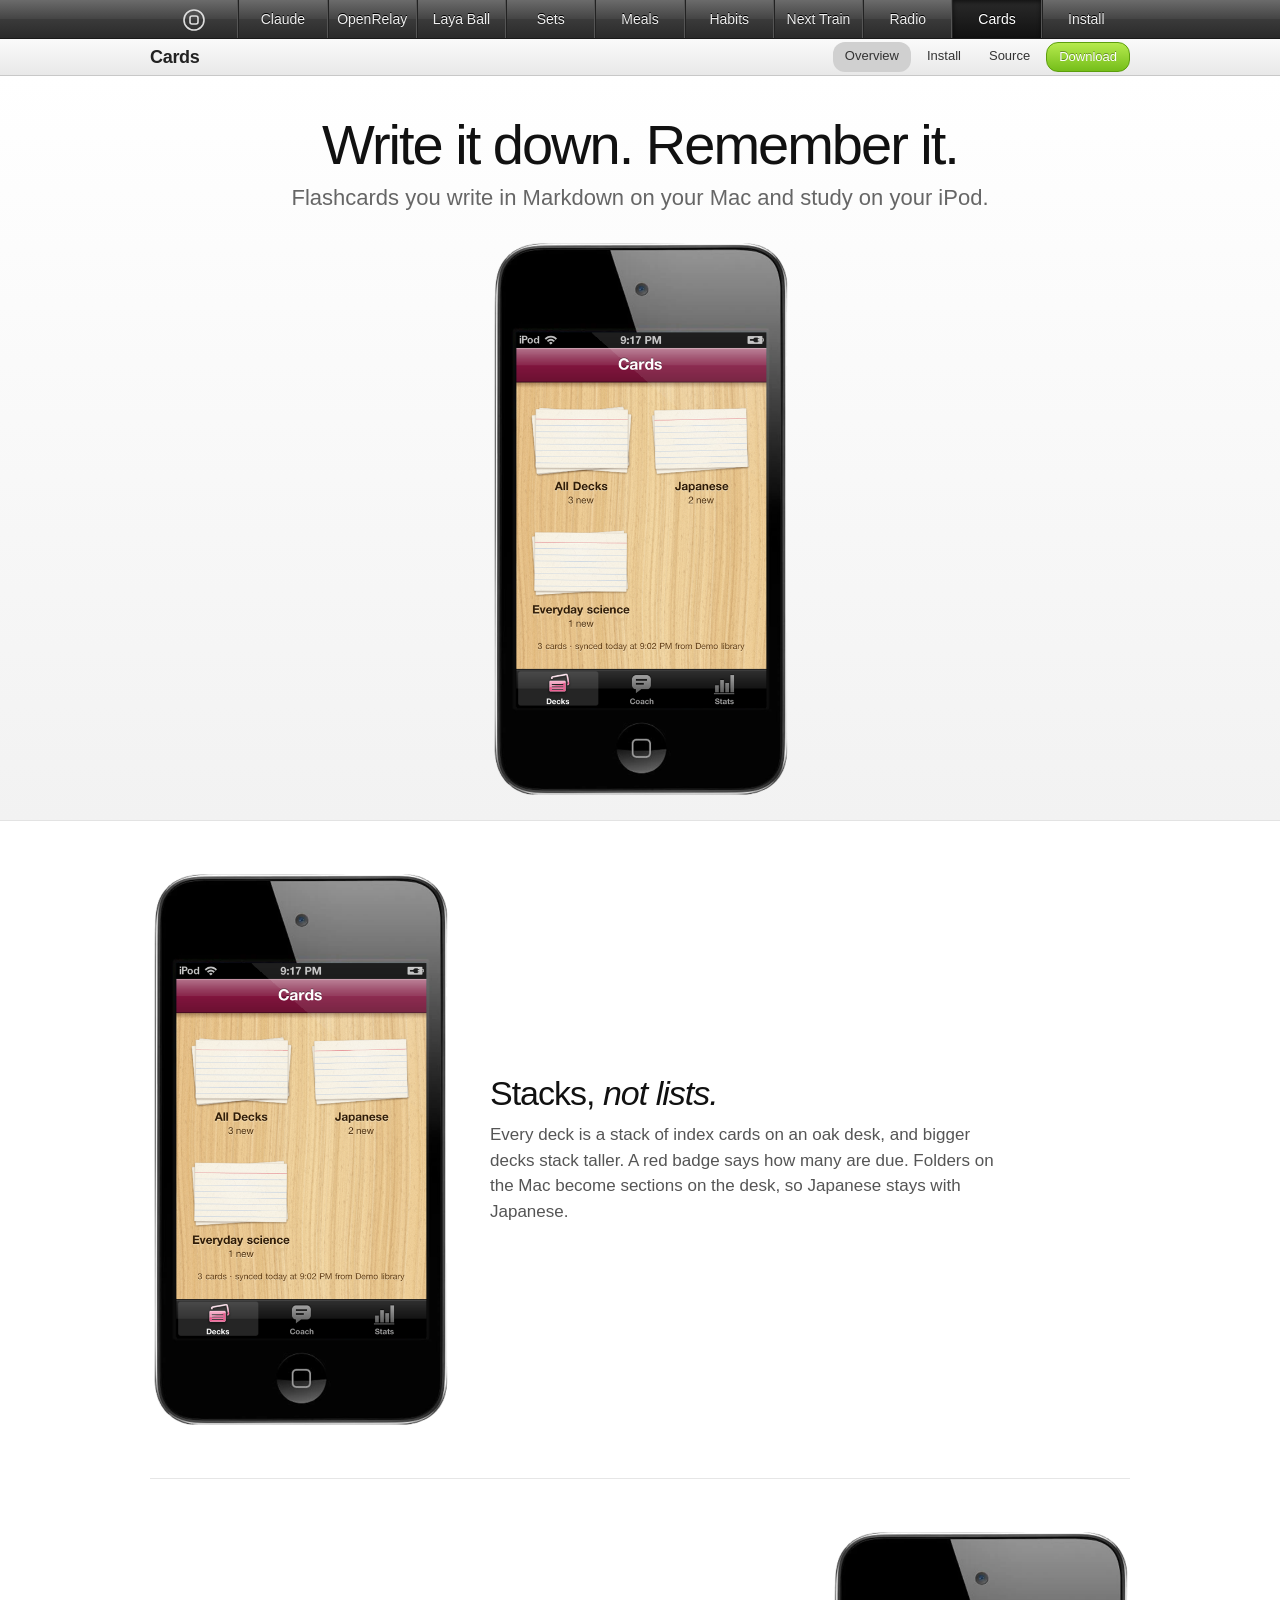
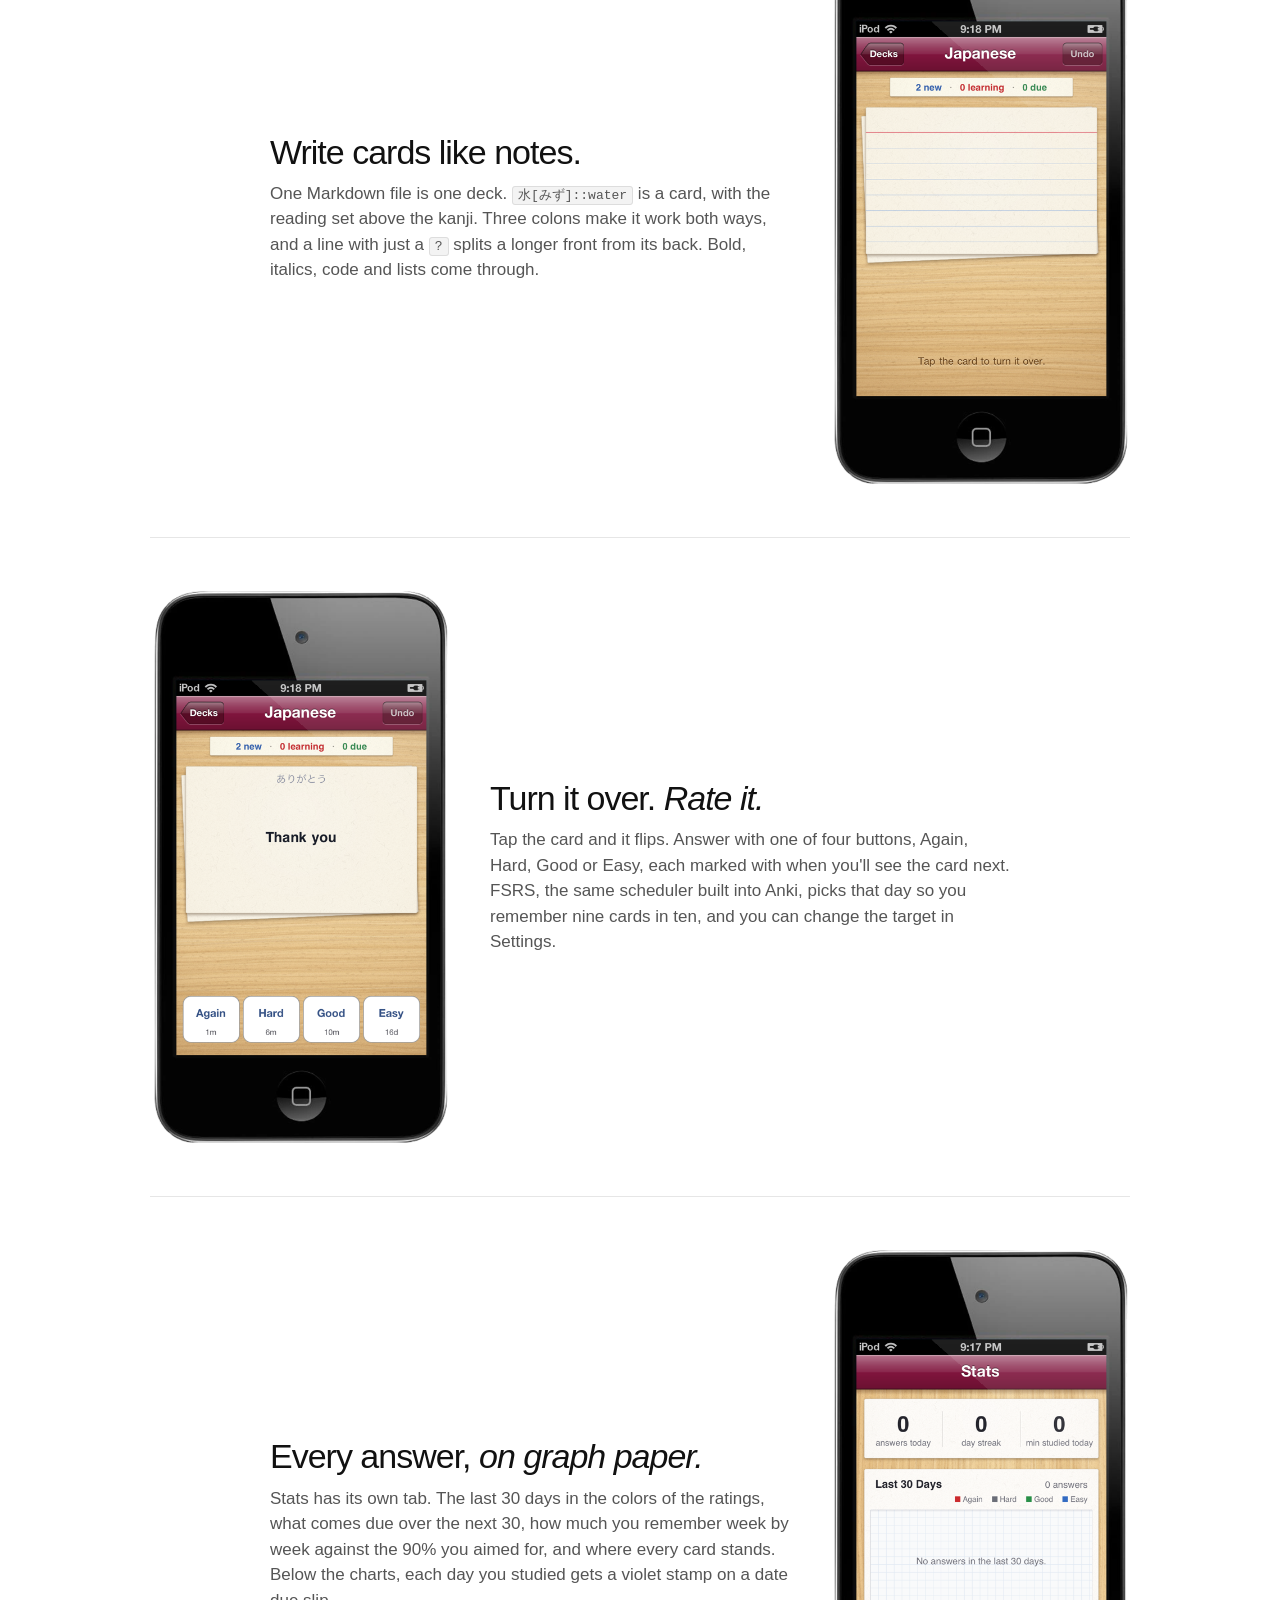
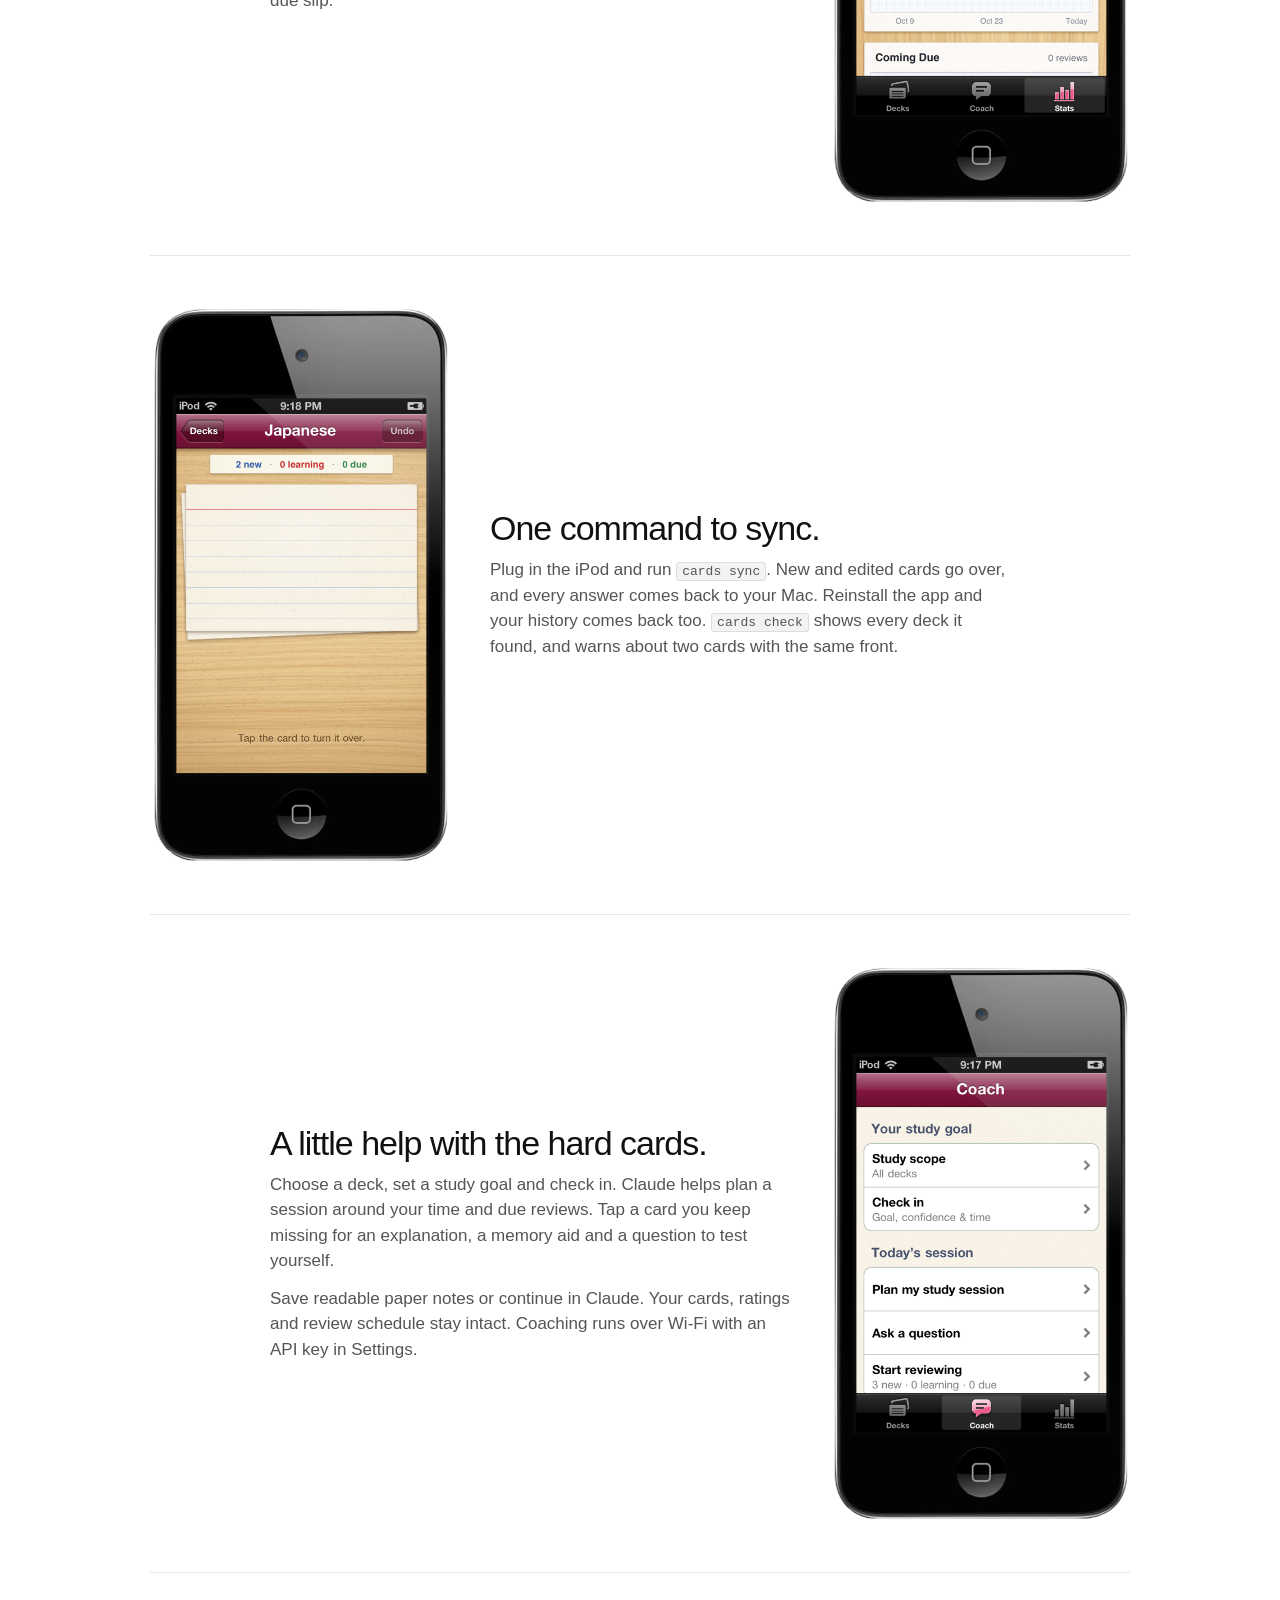
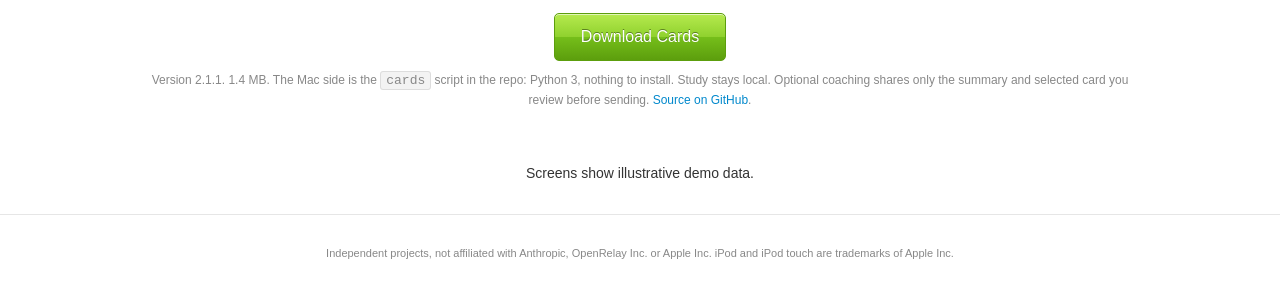
==== site/cards.html @ c09adef5 "Refresh native app screenshots and release downloads" ====
<!DOCTYPE html>
<html lang="en"><head><meta charset="utf-8"><title>Cards for iPod touch</title><meta name="viewport" content="width=device-width, initial-scale=1">
<meta name="description" content="Flashcards you write in Markdown on your Mac and study on your iPod. Index cards on an oak desk, a flip to check, native buttons to answer.">
<meta property="og:type" content="website"><meta property="og:title" content="Cards for iPod touch"><meta property="og:description" content="Flashcards you write in Markdown on your Mac and study on your iPod. Index cards on an oak desk, a flip to check, native buttons to answer.">
<meta property="og:image" content="https://mannan.dev/ipod/img/og.jpg"><meta property="og:image:width" content="1200"><meta property="og:image:height" content="630">
<meta name="twitter:card" content="summary_large_image"><meta name="twitter:title" content="Cards for iPod touch"><meta name="twitter:description" content="Flashcards you write in Markdown on your Mac and study on your iPod. Index cards on an oak desk, a flip to check, native buttons to answer."><meta name="twitter:image" content="https://mannan.dev/ipod/img/og.jpg">
<link rel="icon" href="img/icon.png"><link rel="stylesheet" href="style.css?v=original-ipod-png-1"></head><body>
<div id="gn"><input type="checkbox" id="menu"><label class="burger" for="menu" aria-label="Menu">&#9776;</label><ul>
<li><a href="index.html" class="home" title="iPod touch 4"><svg width="22" height="22" viewBox="0 0 22 22" aria-label="iPod touch 4"><circle cx="11" cy="11" r="10" fill="none" stroke="#ddd" stroke-width="1.6"/><rect x="7" y="7" width="8" height="8" rx="2" fill="none" stroke="#ddd" stroke-width="1.6"/></svg></a></li>
<li><a href="claude.html">Claude</a></li>
<li><a href="openrelay.html">OpenRelay</a></li>
<li><a href="layaball.html">Laya Ball</a></li>
<li><a href="sets.html">Sets</a></li>
<li><a href="meals.html">Meals</a></li>
<li><a href="habits.html">Habits</a></li>
<li><a href="nexttrain.html">Next Train</a></li>
<li><a href="radio.html">Radio</a></li>
<li class="on"><a href="cards.html">Cards</a></li>
<li><a href="install.html">Install</a></li>
</ul></div>
<div id="sub"><div class="wrap"><span class="name">Cards</span><nav><a class="on" href="cards.html">Overview</a><a href="install.html">Install</a><a href="https://github.com/mannanshukla/cards-ios4">Source</a><a class="buy" href="https://github.com/mannanshukla/ipod/releases/download/native-paper-2026-11-07/Cards-2.1.1.ipa">Download</a></nav></div></div>
<div class="hero"><div class="wrap">
  <h1>Write it down. Remember it.</h1>
  <h2>Flashcards you write in Markdown on your Mac and study on your iPod.</h2>
  <img src="img/cardsdecks-native-device.png" width="300" alt="Cards">
</div></div>
<div class="wrap">
  <div class="feature"><div class="pic"><img src="img/cardsdecks-native-device.png" alt="Decks as stacks of index cards"></div><div class="txt"><h3>Stacks, <em>not lists.</em></h3><p>Every deck is a stack of index cards on an oak desk, and bigger decks stack taller. A red badge says how many are due. Folders on the Mac become sections on the desk, so Japanese stays with Japanese.</p></div></div>
  <div class="feature flip"><div class="pic"><img src="img/cardsfront-native-device.png" alt="A Japanese flashcard"></div><div class="txt"><h3>Write cards like notes.</h3><p>One Markdown file is one deck. <code>水[みず]::water</code> is a card, with the reading set above the kanji. Three colons make it work both ways, and a line with just a <code>?</code> splits a longer front from its back. Bold, italics, code and lists come through.</p></div></div>
  <div class="feature"><div class="pic"><img src="img/cardsstamp-native-device.png" alt="The answer and four native rating buttons"></div><div class="txt"><h3>Turn it over. <em>Rate it.</em></h3><p>Tap the card and it flips. Answer with one of four buttons, Again, Hard, Good or Easy, each marked with when you'll see the card next. FSRS, the same scheduler built into Anki, picks that day so you remember nine cards in ten, and you can change the target in Settings.</p></div></div>
  <div class="feature flip"><div class="pic"><img src="img/cardsstats-native-device.png" alt="The Stats tab"></div><div class="txt"><h3>Every answer, <em>on graph paper.</em></h3><p>Stats has its own tab. The last 30 days in the colors of the ratings, what comes due over the next 30, how much you remember week by week against the 90% you aimed for, and where every card stands. Below the charts, each day you studied gets a violet stamp on a date due slip.</p></div></div>
  <div class="feature"><div class="pic"><img src="img/cardsfront-native-device.png" alt="A card front"></div><div class="txt"><h3>One command to sync.</h3><p>Plug in the iPod and run <code>cards sync</code>. New and edited cards go over, and every answer comes back to your Mac. Reinstall the app and your history comes back too. <code>cards check</code> shows every deck it found, and warns about two cards with the same front.</p></div></div>
  <div class="feature flip"><div class="pic"><img src="img/cards-coach-native-device.png" alt="Cards study coach"></div><div class="txt"><h3>A little help with the hard cards.</h3><p>Choose a deck, set a study goal and check in. Claude helps plan a session around your time and due reviews. Tap a card you keep missing for an explanation, a memory aid and a question to test yourself.</p><p>Save readable paper notes or continue in Claude. Your cards, ratings and review schedule stay intact. Coaching runs over Wi-Fi with an API key in Settings.</p></div></div>
  <div class="buy"><a class="btn" href="https://github.com/mannanshukla/ipod/releases/download/native-paper-2026-11-07/Cards-2.1.1.ipa">Download Cards</a><small>Version 2.1.1. 1.4 MB. The Mac side is the <code>cards</code> script in the repo: Python 3, nothing to install. Study stays local. Optional coaching shares only the summary and selected card you review before sending. <a href="https://github.com/mannanshukla/cards-ios4">Source on GitHub</a>.</small></div>
</div>
<p class="example-note" style="text-align:center">Screens show illustrative demo data.</p>
<footer>Independent projects, not affiliated with Anthropic, OpenRelay Inc. or Apple Inc. iPod and iPod touch are trademarks of Apple Inc.</footer><script src="carousel.js"></script></body></html>
---- site/style.css ----
/* apple.com, 2010: Myriad, light gray, one idea per section */
html,body{margin:0;padding:0}
body{font-family:"Myriad Pro","Myriad Set Pro","Lucida Grande","Helvetica Neue",Helvetica,Arial,sans-serif;color:#333;font-size:14px;line-height:1.5;background:#fff}
a{color:#08c;text-decoration:none}a:hover{text-decoration:underline}
.wrap{width:980px;max-width:94%;margin:0 auto}
/* global nav: the gray glossy bar */
#gn{height:38px;background:linear-gradient(#6b6b6b,#444 50%,#3a3a3a 51%,#2a2a2a);border-bottom:1px solid #1a1a1a;box-shadow:0 1px 2px rgba(0,0,0,.4)}
#gn ul{list-style:none;margin:0 auto;padding:0;display:flex;width:980px;max-width:94%}
#gn .burger,#gn #menu{display:none}
#gn li{flex:1;text-align:center;border-left:1px solid #222;border-right:1px solid #555}
#gn li:first-child{border-left:0}#gn li:last-child{border-right:0}
#gn a{display:block;line-height:38px;color:#eee;font-size:14px;text-shadow:0 -1px 0 #000}
#gn a.home svg{vertical-align:middle;display:inline-block}
#gn a:hover{text-decoration:none;background:linear-gradient(#333,#111)}
#gn li.on a{background:linear-gradient(#2a2a2a,#111);color:#fff;box-shadow:inset 0 2px 4px rgba(0,0,0,.6)}
/* product subnav: rounded light tabs */
#sub{background:linear-gradient(#fafafa,#e8e8e8);border-bottom:1px solid #c8c8c8;height:36px}
#sub .wrap{display:flex;align-items:center;height:36px}
#sub .name{font-size:18px;color:#222;font-weight:bold;letter-spacing:-.3px}
#sub nav{margin-left:auto;display:flex;gap:4px}
#sub nav a{color:#333;font-size:13px;padding:4px 12px;border-radius:12px}
#sub nav a.on,#sub nav a:hover{background:#d0d0d0;text-decoration:none}
#sub nav a.buy{background:linear-gradient(#b6ea4e,#75be1a);color:#fff;text-shadow:0 -1px 0 rgba(0,0,0,.35);border:1px solid #5c9e0d}
/* hero */
.hero{text-align:center;padding:40px 0 20px;background:linear-gradient(#fff,#f2f2f2);border-bottom:1px solid #e3e3e3}
.hero h1{font-size:56px;font-weight:normal;letter-spacing:-2px;color:#111;margin:0 0 6px;line-height:1.05}
.hero h2{font-size:22px;font-weight:normal;color:#666;margin:0 0 24px}
.hero img{max-width:100%;height:auto;display:block;margin:0 auto}
/* feature rows */
.feature{display:flex;align-items:center;gap:40px;padding:48px 0;border-bottom:1px solid #e6e6e6}
.feature.flip{flex-direction:row-reverse}
.feature .pic{flex:none;width:300px}
.feature .pic img{width:300px;display:block}
.feature .txt h3{font-size:34px;font-weight:normal;letter-spacing:-1px;color:#111;margin:0 0 10px;line-height:1.1}
.feature .txt p{font-size:17px;color:#555;margin:0;max-width:520px}
.feature .txt p+p{margin-top:12px}
/* overview cards (home) */
.trio{display:flex;flex-wrap:wrap;justify-content:center;gap:16px;padding:36px 0 20px}
.trio a.card{flex:0 1 calc(33.333% - 11px);box-sizing:border-box;text-align:center;color:#333;padding:20px 10px 24px;border-radius:10px;border:1px solid #e3e3e3;background:linear-gradient(#fff,#f3f3f3)}
.trio a.card:hover{text-decoration:none;border-color:#bbb}
.trio img{width:140px;display:block;margin:0 auto 14px}
.trio h3{font-size:21px;font-weight:normal;letter-spacing:-.8px;color:#111;margin:0 0 4px}
.trio p{font-size:14px;color:#666;margin:0 0 10px}
.trio .more{color:#08c;font-size:14px}
/* buy box */
.buy{text-align:center;padding:40px 0}
.btn{display:inline-block;padding:11px 26px;font-size:16px;color:#fff;text-shadow:0 -1px 0 rgba(0,0,0,.4);border:1px solid #5c9e0d;border-radius:5px;background:linear-gradient(#b6ea4e,#8fd12e 50%,#75be1a 51%,#5c9e0d);box-shadow:inset 0 1px 0 rgba(255,255,255,.6)}
.btn:hover{text-decoration:none;background:linear-gradient(#c3f064,#9cdb3a 50%,#80c923 51%,#66aa12)}
.buy small{display:block;color:#888;font-size:12px;margin-top:10px}
/* install page */
ol.steps{margin:20px 0;padding:0 0 0 22px;font-size:16px;color:#444}
ol.steps li{margin:0 0 14px}
code{font-family:Menlo,Monaco,monospace;font-size:13px;background:#f3f3f3;border:1px solid #ddd;border-radius:3px;padding:1px 5px}
footer{text-align:center;color:#888;font-size:11px;padding:30px 0 40px;border-top:1px solid #e6e6e6;margin-top:30px}
@media (max-width:760px){.hero h1{font-size:36px;letter-spacing:-1px}.hero h2{font-size:17px}.feature,.feature.flip{flex-direction:column;text-align:center;padding:32px 0}.feature .pic,.feature .pic img{width:220px}.feature .txt h3{font-size:26px}.trio{flex-direction:column}.trio a.card{flex:1 1 auto}#gn a{font-size:12px}#sub .name{font-size:15px}#sub nav a{padding:4px 8px;font-size:12px}}

.ct .hero{background:linear-gradient(#fff,#f7f7f7)}.ct .hero h1{color:#C8102E}.ct #sub .buy,.ct .btn{background:#C8102E;border-color:#8e0b20}.ct .line{display:block;width:100%;max-width:1180px;margin:0 auto 10px;border:1px solid #e3e3e3;border-radius:10px;background:#fff}.ct .feature .txt h3 em{color:#C8102E;font-style:normal}.ct .board{display:inline-block;background:#111;color:#FFB000;font-family:"Courier New",Courier,monospace;font-weight:bold;font-size:15px;letter-spacing:1px;padding:8px 14px;border-radius:6px;margin:0 0 14px}

@media (max-width:760px){
#gn{height:auto;min-height:38px;position:relative}
#gn ul{display:block;width:100%;max-width:100%}
#gn li{display:none;border:0;text-align:left}
#gn li:first-child{display:block;width:60px}
#gn li:first-child a{padding-left:16px}
#gn a{font-size:15px;padding:0 16px;border-top:1px solid #222}
#gn .burger{display:block;position:absolute;right:12px;top:0;width:44px;height:38px;line-height:38px;text-align:center;color:#eee;font-size:22px;cursor:pointer}
#gn #menu:checked ~ ul li{display:block}
#gn #menu:checked ~ .burger{color:#fff}
#sub{height:auto}#sub .wrap{height:auto;flex-wrap:wrap;padding:6px 0}
#sub .name{width:100%;margin-bottom:4px}#sub nav{margin-left:0}
}
.ct .hero .agencies{margin:0 0 18px}.ct .hero .agencies img{vertical-align:middle;margin:0 14px}.ct .feature .txt p img{display:inline-block;margin:0}
.ct .hero .agencies img,.ct .hero p.agencies img{height:34px;width:auto;max-width:none;display:inline-block;margin:0 14px 10px}
@media (max-width:760px){.ct .hero .agencies img,.ct .hero p.agencies img{height:26px;margin:0 8px 8px}.ct .feature .txt p img{height:32px;width:auto}}
/* feature carousel, the 2010 product-page kind */
.carousel{position:relative;margin:28px 0 36px;border:1px solid #d5d5d5;border-radius:10px;background:linear-gradient(#fff,#f4f4f4);box-shadow:0 1px 3px rgba(0,0,0,.08);overflow:hidden}
.carousel .track{display:flex;width:100%;transition:margin-left .45s ease}
.carousel .slide{flex:0 0 100%;min-width:100%;box-sizing:border-box;padding:0 64px}
.carousel .slide .feature{border-bottom:0;padding:40px 0 56px}
.carousel .arrow{position:absolute;top:50%;margin-top:-22px;width:44px;height:44px;line-height:44px;text-align:center;border-radius:22px;background:linear-gradient(#fdfdfd,#dcdcdc);border:1px solid #b9b9b9;color:#555;text-decoration:none;font-size:14px;box-shadow:0 1px 2px rgba(0,0,0,.15)}
.carousel .arrow:hover{background:linear-gradient(#fff,#e9e9e9);color:#222}
.carousel .prev{left:12px}.carousel .next{right:12px}
.carousel .dots{position:absolute;left:0;right:0;bottom:16px;text-align:center}
.carousel .dots a{display:inline-block;width:9px;height:9px;border-radius:5px;background:#c7c7c7;margin:0 4px;box-shadow:inset 0 1px 1px rgba(0,0,0,.25)}
.carousel .dots a.on{background:#4c4c4c}
@media (max-width:760px){.carousel .slide{padding:0 18px}.carousel .arrow{display:none}}
/* Reuse the original photographic iPod PNG. Screens sit in its existing opening. */
.device-shot{display:block;position:relative;width:300px;max-width:100%;margin:0 auto;background:url(img/cardsdecks-device.png) center/100% 100% no-repeat}
.device-shot:before{content:"";display:block;padding-top:187.265918%}
.device-screen{position:absolute;display:block;left:8.801498%;top:16.8%;width:83.333333%;height:66.7%;overflow:hidden;background:#000}
.device-shot .device-screen img{display:block;position:absolute;left:0;top:0;width:100%;height:100%;max-width:none;margin:0}
/* Reuse the screen region of older 780 × 1280 renders, hiding their drawn bezel. */
.device-shot.rendered-screen .device-screen img{width:121.875%;height:133.333333%;left:-10.9375%;top:-15.625%}
.trio .device-shot{width:140px;margin-bottom:14px}
.feature .txt .example-note{font-size:13px;color:#777}
@media (max-width:760px){.feature .device-shot{width:220px}}
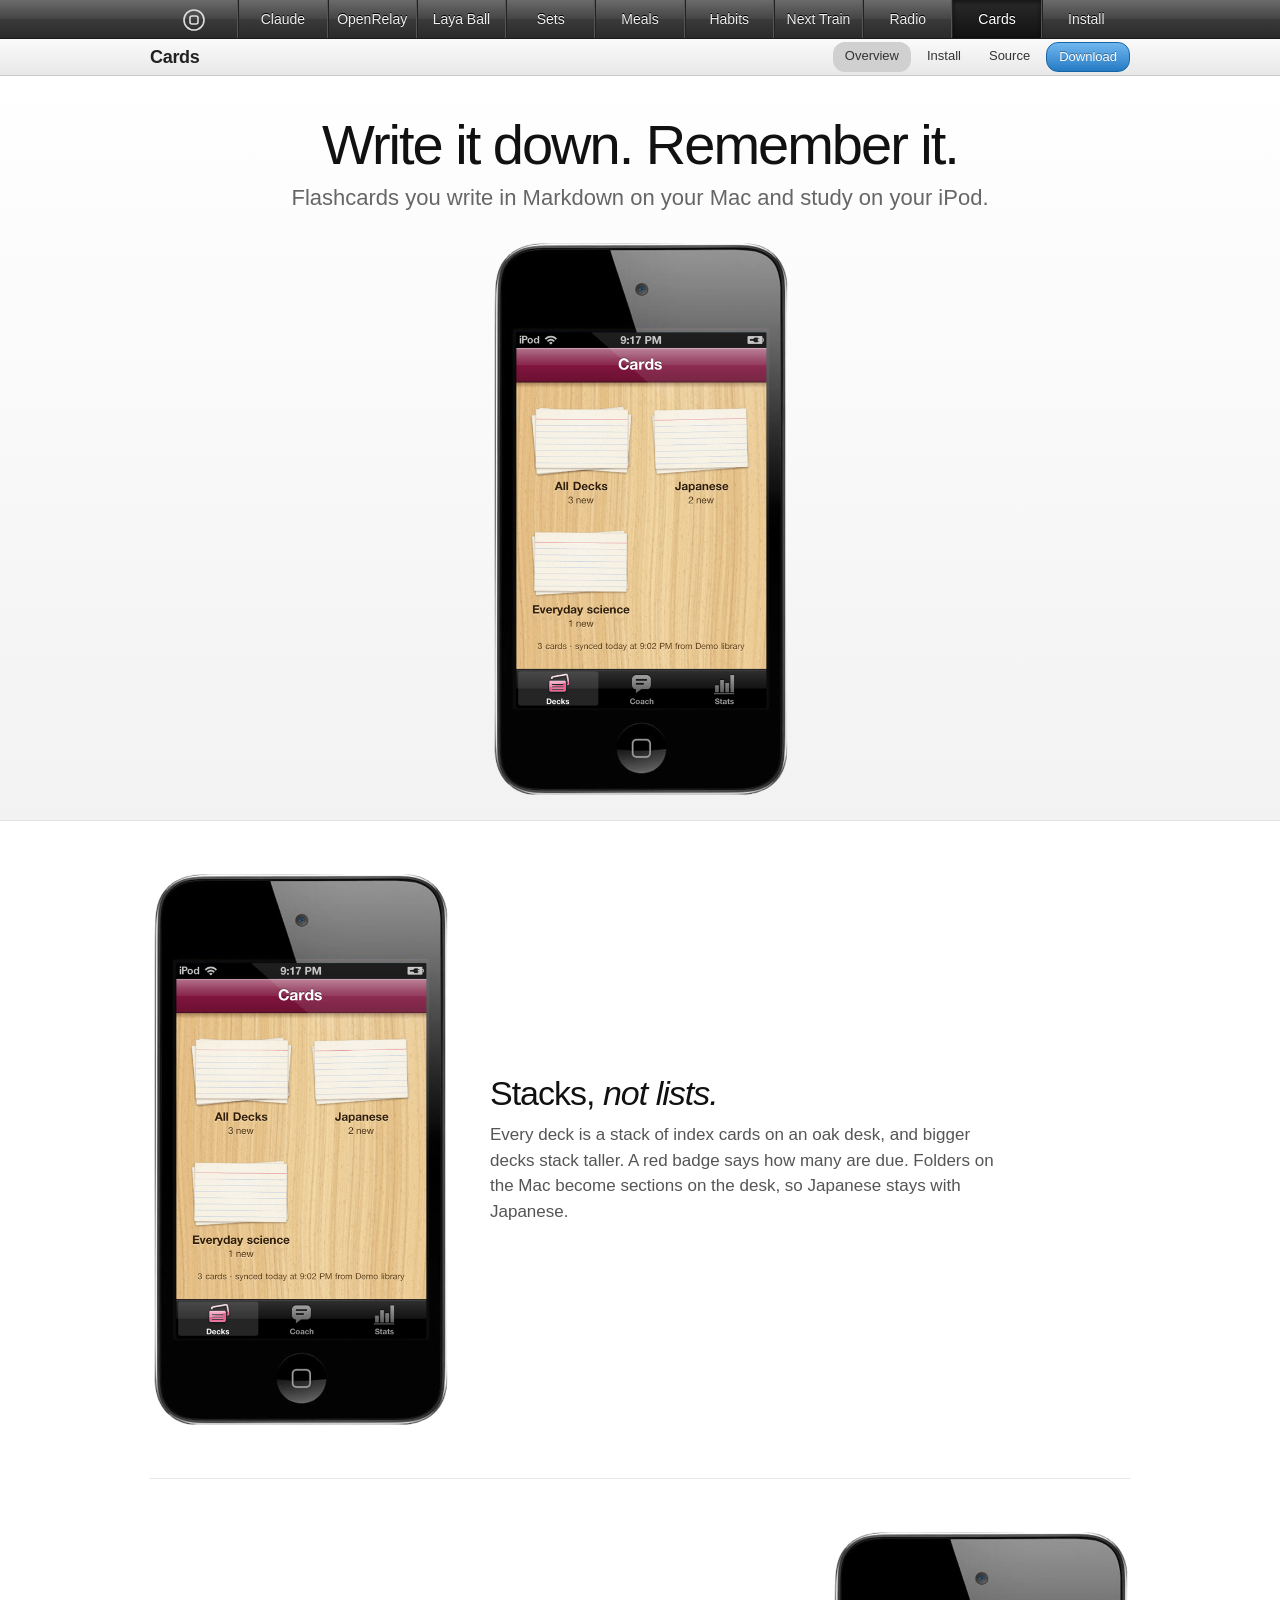
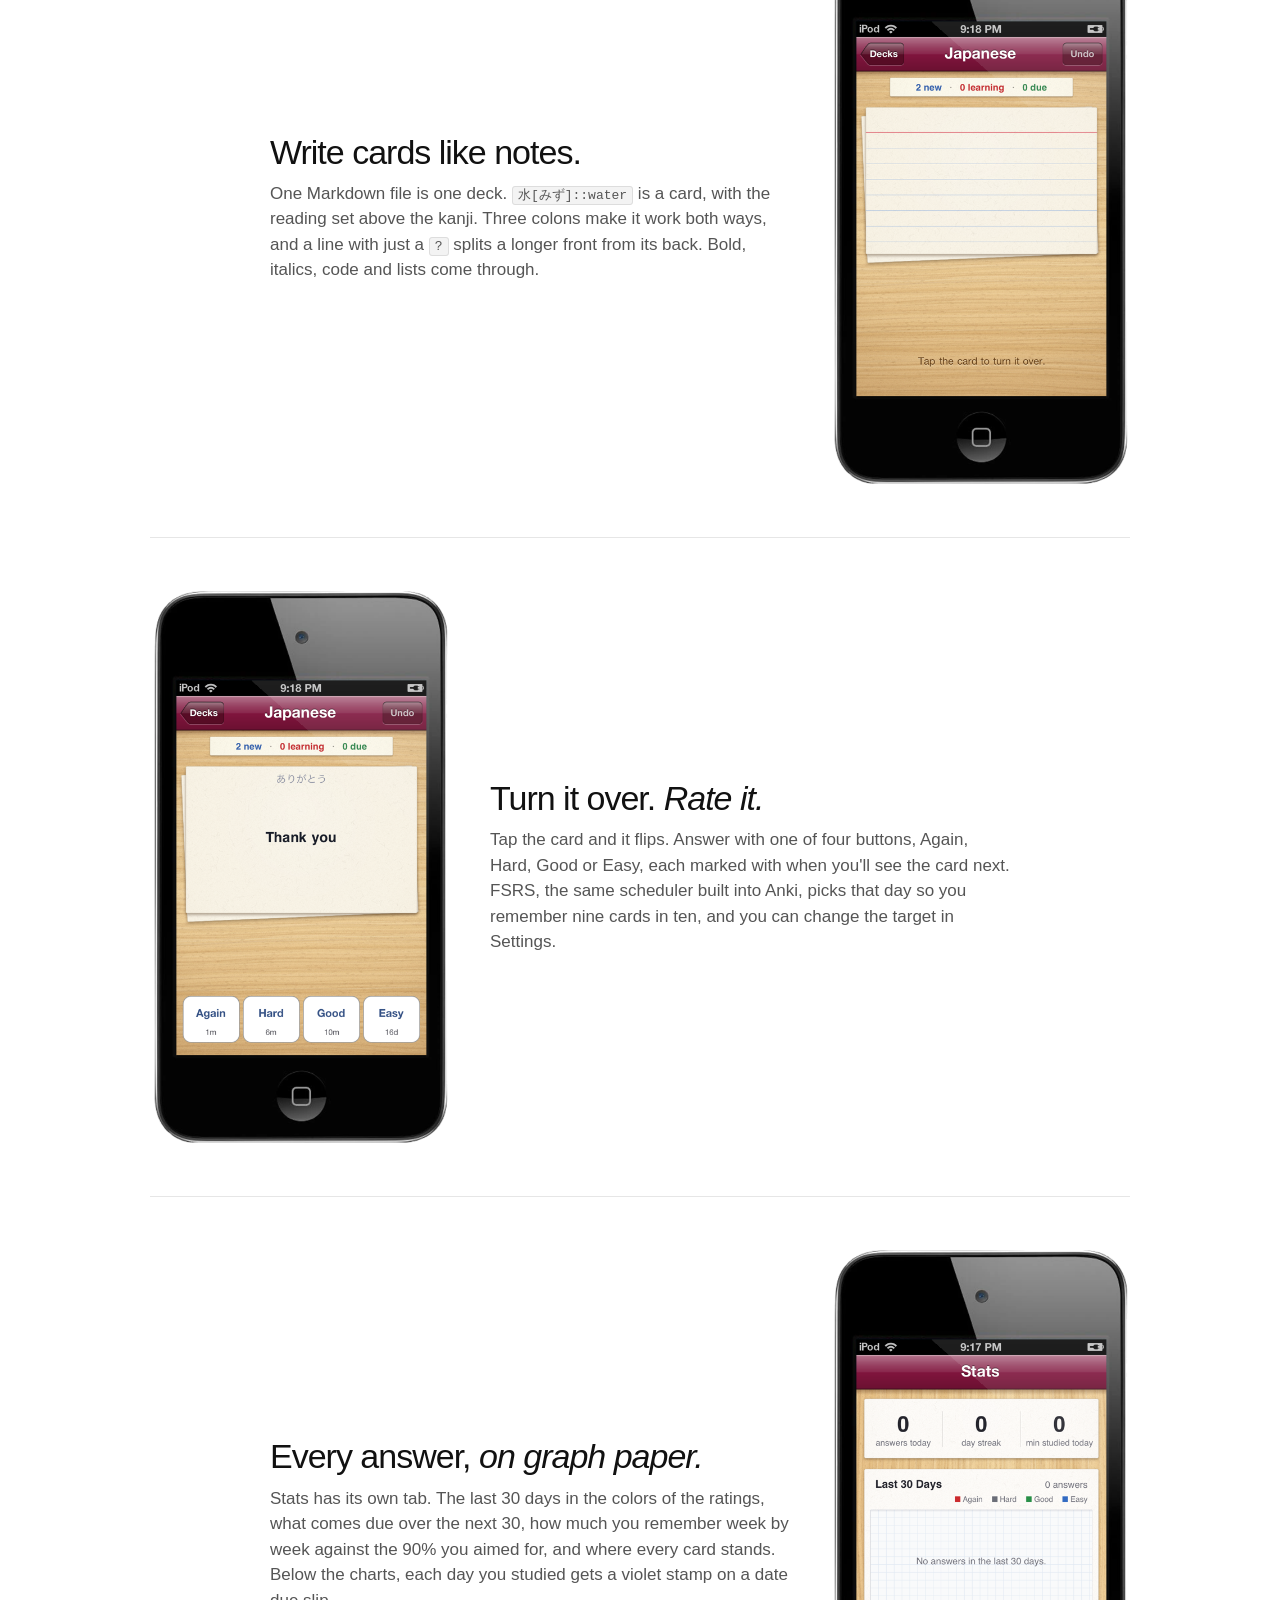
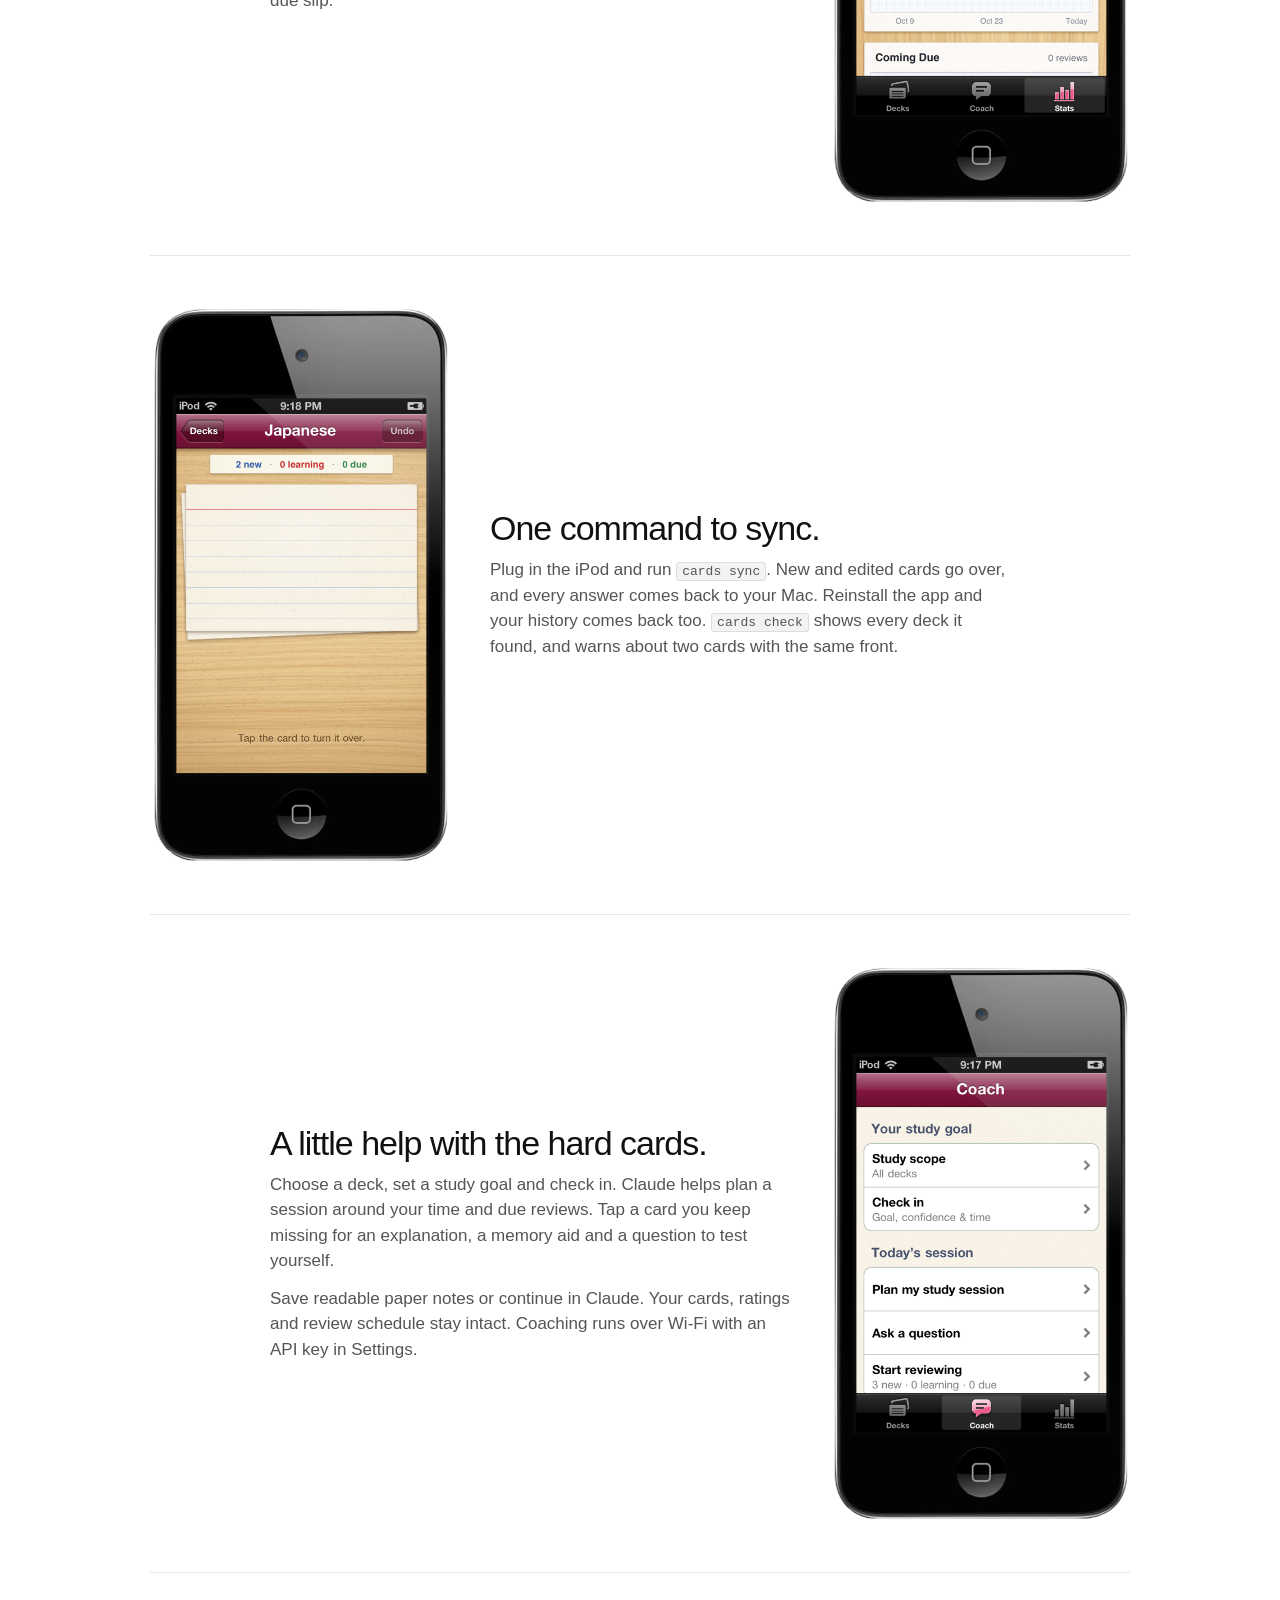
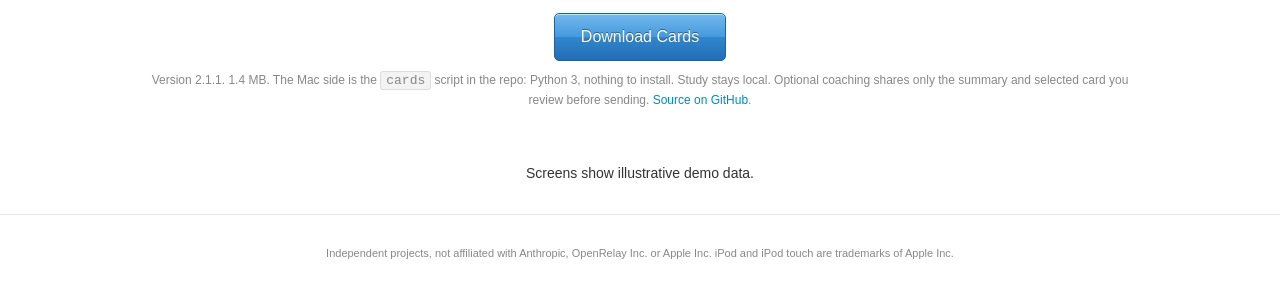
==== commit cc0d72fe: "Use classic glossy blue download buttons across the site" ====
--- a/site/cards.html
+++ b/site/cards.html
@@ -4,7 +4,7 @@
 <meta property="og:type" content="website"><meta property="og:title" content="Cards for iPod touch"><meta property="og:description" content="Flashcards you write in Markdown on your Mac and study on your iPod. Index cards on an oak desk, a flip to check, native buttons to answer.">
 <meta property="og:image" content="https://mannan.dev/ipod/img/og.jpg"><meta property="og:image:width" content="1200"><meta property="og:image:height" content="630">
 <meta name="twitter:card" content="summary_large_image"><meta name="twitter:title" content="Cards for iPod touch"><meta name="twitter:description" content="Flashcards you write in Markdown on your Mac and study on your iPod. Index cards on an oak desk, a flip to check, native buttons to answer."><meta name="twitter:image" content="https://mannan.dev/ipod/img/og.jpg">
-<link rel="icon" href="img/icon.png"><link rel="stylesheet" href="style.css?v=original-ipod-png-1"></head><body>
+<link rel="icon" href="img/icon.png"><link rel="stylesheet" href="style.css?v=classic-blue-1"></head><body>
 <div id="gn"><input type="checkbox" id="menu"><label class="burger" for="menu" aria-label="Menu">&#9776;</label><ul>
 <li><a href="index.html" class="home" title="iPod touch 4"><svg width="22" height="22" viewBox="0 0 22 22" aria-label="iPod touch 4"><circle cx="11" cy="11" r="10" fill="none" stroke="#ddd" stroke-width="1.6"/><rect x="7" y="7" width="8" height="8" rx="2" fill="none" stroke="#ddd" stroke-width="1.6"/></svg></a></li>
 <li><a href="claude.html">Claude</a></li>
--- a/site/style.css
+++ b/site/style.css
@@ -20,7 +20,7 @@
 #sub nav{margin-left:auto;display:flex;gap:4px}
 #sub nav a{color:#333;font-size:13px;padding:4px 12px;border-radius:12px}
 #sub nav a.on,#sub nav a:hover{background:#d0d0d0;text-decoration:none}
-#sub nav a.buy{background:linear-gradient(#b6ea4e,#75be1a);color:#fff;text-shadow:0 -1px 0 rgba(0,0,0,.35);border:1px solid #5c9e0d}
+#sub nav a.buy{background:linear-gradient(#70b7ef,#267bc4);color:#fff;text-shadow:0 -1px 0 rgba(0,0,0,.35);border:1px solid #1765a5}
 /* hero */
 .hero{text-align:center;padding:40px 0 20px;background:linear-gradient(#fff,#f2f2f2);border-bottom:1px solid #e3e3e3}
 .hero h1{font-size:56px;font-weight:normal;letter-spacing:-2px;color:#111;margin:0 0 6px;line-height:1.05}
@@ -44,8 +44,8 @@
 .trio .more{color:#08c;font-size:14px}
 /* buy box */
 .buy{text-align:center;padding:40px 0}
-.btn{display:inline-block;padding:11px 26px;font-size:16px;color:#fff;text-shadow:0 -1px 0 rgba(0,0,0,.4);border:1px solid #5c9e0d;border-radius:5px;background:linear-gradient(#b6ea4e,#8fd12e 50%,#75be1a 51%,#5c9e0d);box-shadow:inset 0 1px 0 rgba(255,255,255,.6)}
-.btn:hover{text-decoration:none;background:linear-gradient(#c3f064,#9cdb3a 50%,#80c923 51%,#66aa12)}
+.btn{display:inline-block;padding:11px 26px;font-size:16px;color:#fff;text-shadow:0 -1px 0 rgba(0,0,0,.4);border:1px solid #1765a5;border-radius:5px;background:linear-gradient(#73b9ee,#4599dc 50%,#3186cd 51%,#226eb5);box-shadow:inset 0 1px 0 rgba(255,255,255,.6)}
+.btn:hover{text-decoration:none;background:linear-gradient(#87c7f4,#58a7e5 50%,#3c94da 51%,#287ac2)}
 .buy small{display:block;color:#888;font-size:12px;margin-top:10px}
 /* install page */
 ol.steps{margin:20px 0;padding:0 0 0 22px;font-size:16px;color:#444}
@@ -54,7 +54,7 @@
 footer{text-align:center;color:#888;font-size:11px;padding:30px 0 40px;border-top:1px solid #e6e6e6;margin-top:30px}
 @media (max-width:760px){.hero h1{font-size:36px;letter-spacing:-1px}.hero h2{font-size:17px}.feature,.feature.flip{flex-direction:column;text-align:center;padding:32px 0}.feature .pic,.feature .pic img{width:220px}.feature .txt h3{font-size:26px}.trio{flex-direction:column}.trio a.card{flex:1 1 auto}#gn a{font-size:12px}#sub .name{font-size:15px}#sub nav a{padding:4px 8px;font-size:12px}}
 
-.ct .hero{background:linear-gradient(#fff,#f7f7f7)}.ct .hero h1{color:#C8102E}.ct #sub .buy,.ct .btn{background:#C8102E;border-color:#8e0b20}.ct .line{display:block;width:100%;max-width:1180px;margin:0 auto 10px;border:1px solid #e3e3e3;border-radius:10px;background:#fff}.ct .feature .txt h3 em{color:#C8102E;font-style:normal}.ct .board{display:inline-block;background:#111;color:#FFB000;font-family:"Courier New",Courier,monospace;font-weight:bold;font-size:15px;letter-spacing:1px;padding:8px 14px;border-radius:6px;margin:0 0 14px}
+.ct .hero{background:linear-gradient(#fff,#f7f7f7)}.ct .hero h1{color:#C8102E}.ct .line{display:block;width:100%;max-width:1180px;margin:0 auto 10px;border:1px solid #e3e3e3;border-radius:10px;background:#fff}.ct .feature .txt h3 em{color:#C8102E;font-style:normal}.ct .board{display:inline-block;background:#111;color:#FFB000;font-family:"Courier New",Courier,monospace;font-weight:bold;font-size:15px;letter-spacing:1px;padding:8px 14px;border-radius:6px;margin:0 0 14px}
 
 @media (max-width:760px){
 #gn{height:auto;min-height:38px;position:relative}
@@ -94,3 +94,8 @@
 .trio .device-shot{width:140px;margin-bottom:14px}
 .feature .txt .example-note{font-size:13px;color:#777}
 @media (max-width:760px){.feature .device-shot{width:220px}}
+
+/* Classic Apple-style blue calls to action. */
+#sub nav a.buy:hover{background:linear-gradient(#87c7f4,#287ac2)}
+.btn:active,#sub nav a.buy:active{background:linear-gradient(#226eb5,#4599dc);box-shadow:inset 0 1px 3px rgba(0,0,0,.25)}
+.btn:focus-visible,#sub nav a.buy:focus-visible{outline:3px solid #8ac5f2;outline-offset:3px}
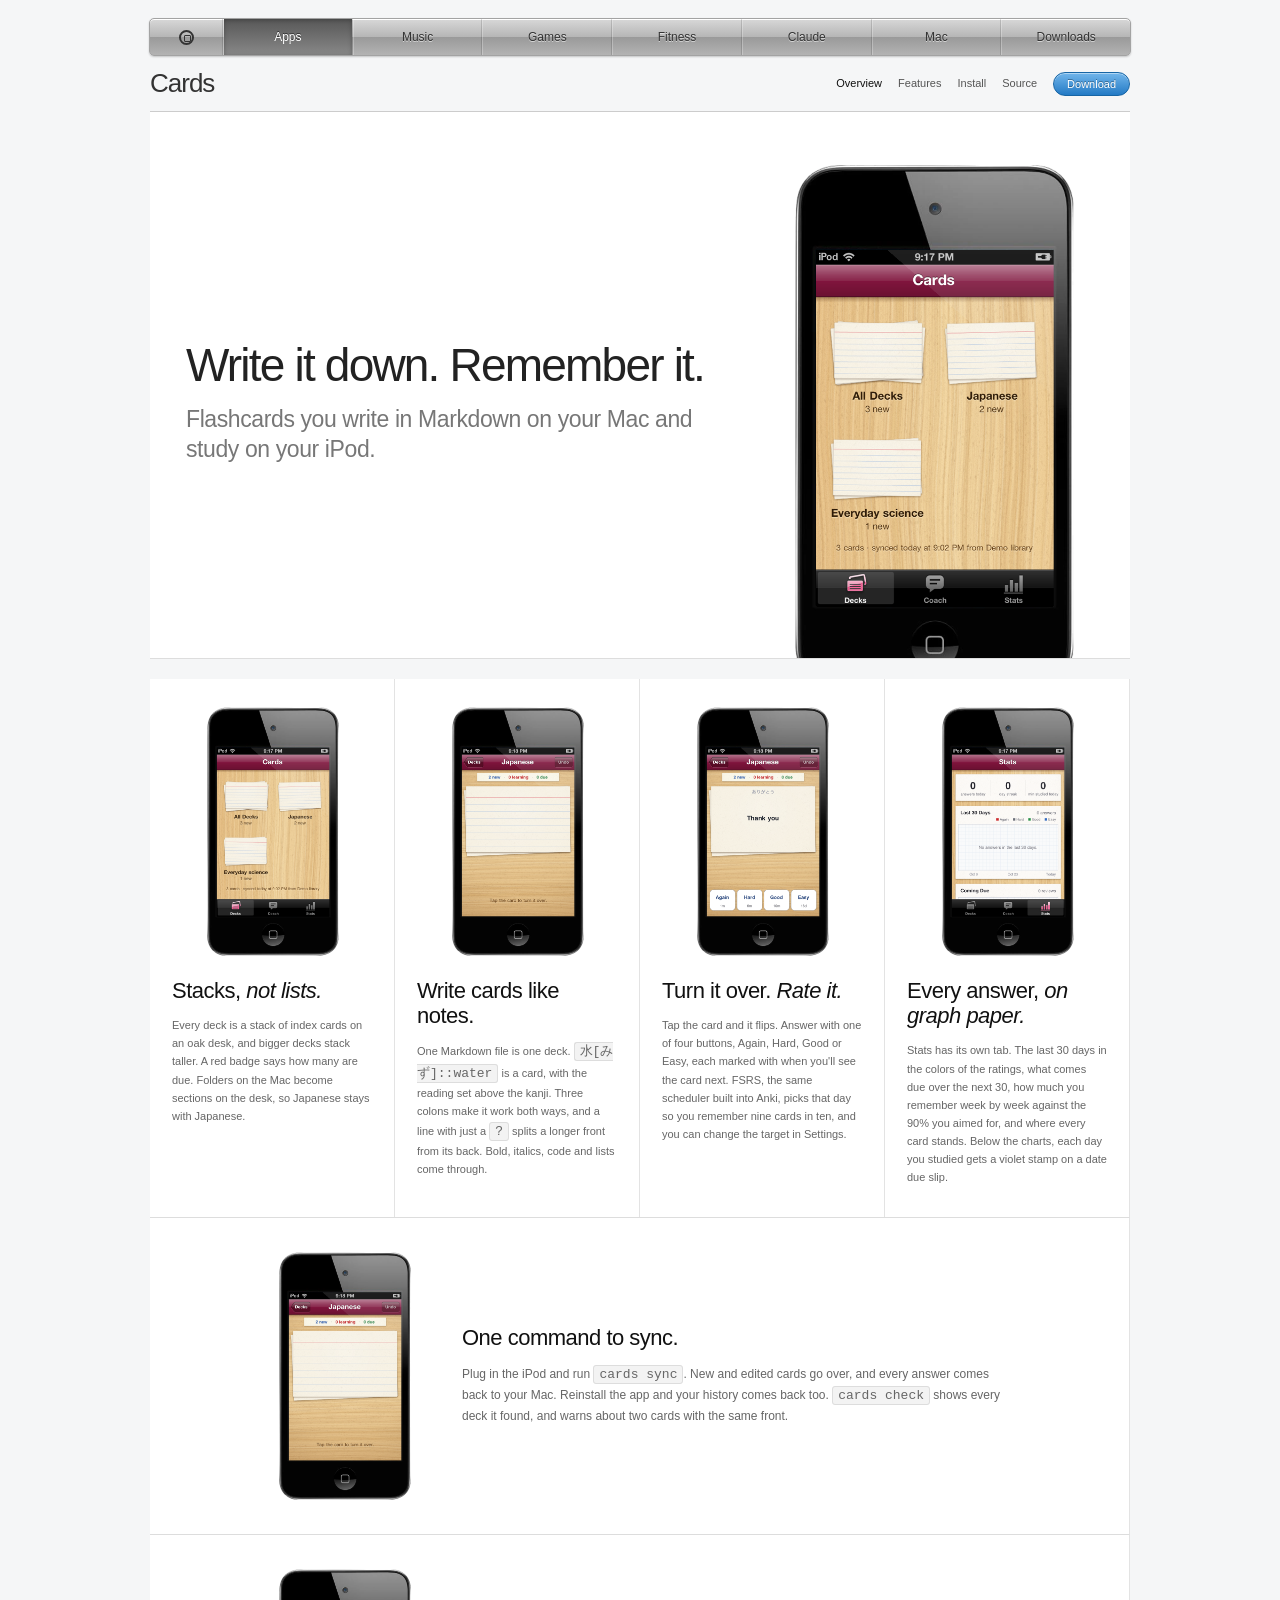
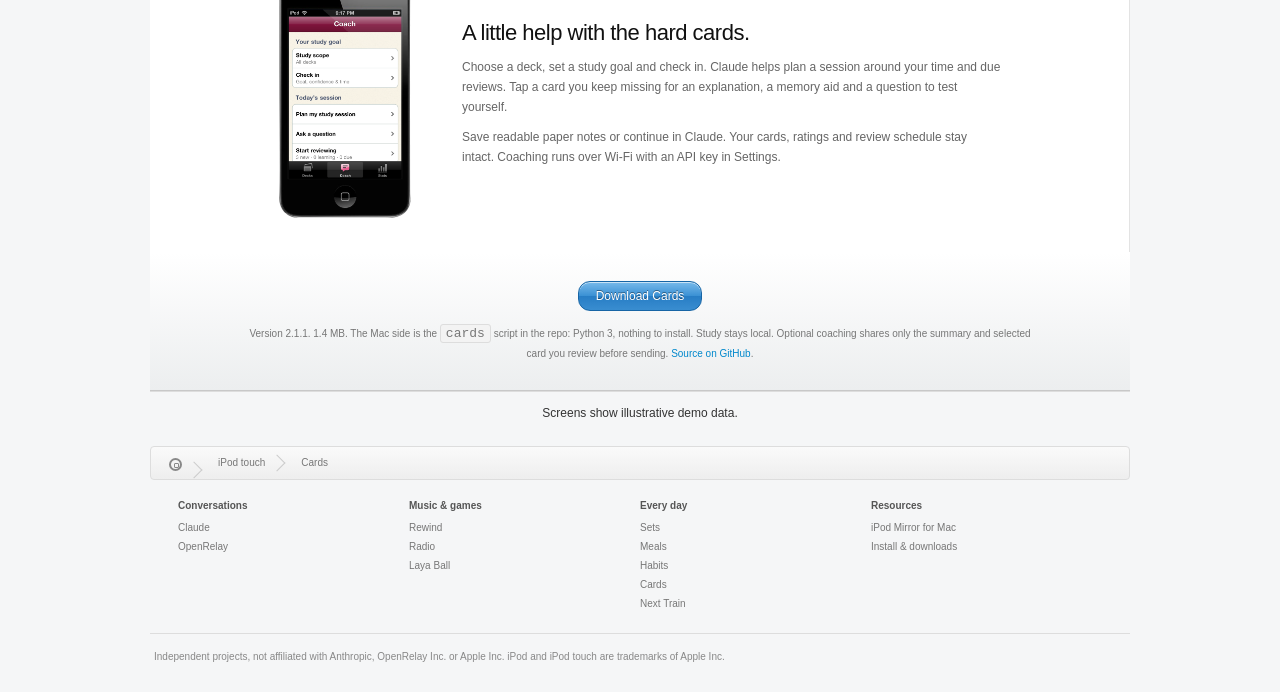
==== commit 53d4aec1: "Restyle iPod site around 2010 Apple layouts and add Rewind" ====
--- a/site/cards.html
+++ b/site/cards.html
@@ -4,27 +4,15 @@
 <meta property="og:type" content="website"><meta property="og:title" content="Cards for iPod touch"><meta property="og:description" content="Flashcards you write in Markdown on your Mac and study on your iPod. Index cards on an oak desk, a flip to check, native buttons to answer.">
 <meta property="og:image" content="https://mannan.dev/ipod/img/og.jpg"><meta property="og:image:width" content="1200"><meta property="og:image:height" content="630">
 <meta name="twitter:card" content="summary_large_image"><meta name="twitter:title" content="Cards for iPod touch"><meta name="twitter:description" content="Flashcards you write in Markdown on your Mac and study on your iPod. Index cards on an oak desk, a flip to check, native buttons to answer."><meta name="twitter:image" content="https://mannan.dev/ipod/img/og.jpg">
-<link rel="icon" href="img/icon.png"><link rel="stylesheet" href="style.css?v=classic-blue-1"></head><body>
-<div id="gn"><input type="checkbox" id="menu"><label class="burger" for="menu" aria-label="Menu">&#9776;</label><ul>
-<li><a href="index.html" class="home" title="iPod touch 4"><svg width="22" height="22" viewBox="0 0 22 22" aria-label="iPod touch 4"><circle cx="11" cy="11" r="10" fill="none" stroke="#ddd" stroke-width="1.6"/><rect x="7" y="7" width="8" height="8" rx="2" fill="none" stroke="#ddd" stroke-width="1.6"/></svg></a></li>
-<li><a href="claude.html">Claude</a></li>
-<li><a href="openrelay.html">OpenRelay</a></li>
-<li><a href="layaball.html">Laya Ball</a></li>
-<li><a href="sets.html">Sets</a></li>
-<li><a href="meals.html">Meals</a></li>
-<li><a href="habits.html">Habits</a></li>
-<li><a href="nexttrain.html">Next Train</a></li>
-<li><a href="radio.html">Radio</a></li>
-<li class="on"><a href="cards.html">Cards</a></li>
-<li><a href="install.html">Install</a></li>
-</ul></div>
-<div id="sub"><div class="wrap"><span class="name">Cards</span><nav><a class="on" href="cards.html">Overview</a><a href="install.html">Install</a><a href="https://github.com/mannanshukla/cards-ios4">Source</a><a class="buy" href="https://github.com/mannanshukla/ipod/releases/download/native-paper-2026-11-07/Cards-2.1.1.ipa">Download</a></nav></div></div>
+<link rel="icon" href="img/icon.png"><link rel="stylesheet" href="style.css?v=apple-2010-2"></head><body class="product-page">
+<div id="gn"><input type="checkbox" id="menu"><label class="burger" for="menu" aria-label="Menu">Menu</label><ul><li><a href="index.html" class="home" aria-label="iPod apps home"><span class="home-symbol"></span></a></li><li class="on"><a href="index.html">Apps</a></li><li><a href="rewind.html">Music</a></li><li><a href="layaball.html">Games</a></li><li><a href="sets.html">Fitness</a></li><li><a href="claude.html">Claude</a></li><li><a href="mirror.html">Mac</a></li><li><a href="install.html">Downloads</a></li></ul></div>
+<div id="sub"><div class="wrap"><span class="name">Cards</span><nav><a class="on" href="cards.html">Overview</a><a href="#features">Features</a><a href="install.html">Install</a><a href="https://github.com/mannanshukla/cards-ios4">Source</a><a class="buy" href="https://github.com/mannanshukla/ipod/releases/download/native-paper-2026-11-07/Cards-2.1.1.ipa">Download</a></nav></div></div>
 <div class="hero"><div class="wrap">
   <h1>Write it down. Remember it.</h1>
   <h2>Flashcards you write in Markdown on your Mac and study on your iPod.</h2>
   <img src="img/cardsdecks-native-device.png" width="300" alt="Cards">
 </div></div>
-<div class="wrap">
+<div class="wrap feature-grid" id="features">
   <div class="feature"><div class="pic"><img src="img/cardsdecks-native-device.png" alt="Decks as stacks of index cards"></div><div class="txt"><h3>Stacks, <em>not lists.</em></h3><p>Every deck is a stack of index cards on an oak desk, and bigger decks stack taller. A red badge says how many are due. Folders on the Mac become sections on the desk, so Japanese stays with Japanese.</p></div></div>
   <div class="feature flip"><div class="pic"><img src="img/cardsfront-native-device.png" alt="A Japanese flashcard"></div><div class="txt"><h3>Write cards like notes.</h3><p>One Markdown file is one deck. <code>水[みず]::water</code> is a card, with the reading set above the kanji. Three colons make it work both ways, and a line with just a <code>?</code> splits a longer front from its back. Bold, italics, code and lists come through.</p></div></div>
   <div class="feature"><div class="pic"><img src="img/cardsstamp-native-device.png" alt="The answer and four native rating buttons"></div><div class="txt"><h3>Turn it over. <em>Rate it.</em></h3><p>Tap the card and it flips. Answer with one of four buttons, Again, Hard, Good or Easy, each marked with when you'll see the card next. FSRS, the same scheduler built into Anki, picks that day so you remember nine cards in ten, and you can change the target in Settings.</p></div></div>
@@ -34,4 +22,4 @@
   <div class="buy"><a class="btn" href="https://github.com/mannanshukla/ipod/releases/download/native-paper-2026-11-07/Cards-2.1.1.ipa">Download Cards</a><small>Version 2.1.1. 1.4 MB. The Mac side is the <code>cards</code> script in the repo: Python 3, nothing to install. Study stays local. Optional coaching shares only the summary and selected card you review before sending. <a href="https://github.com/mannanshukla/cards-ios4">Source on GitHub</a>.</small></div>
 </div>
 <p class="example-note" style="text-align:center">Screens show illustrative demo data.</p>
-<footer>Independent projects, not affiliated with Anthropic, OpenRelay Inc. or Apple Inc. iPod and iPod touch are trademarks of Apple Inc.</footer><script src="carousel.js"></script></body></html>
+<div class="directory"><div class="breadcrumb"><a href="index.html"><span class="home-symbol"></span></a><span>iPod touch</span><span>Cards</span></div><div class="directory-columns"><div><h4>Conversations</h4><a href="claude.html">Claude</a><a href="openrelay.html">OpenRelay</a></div><div><h4>Music & games</h4><a href="rewind.html">Rewind</a><a href="radio.html">Radio</a><a href="layaball.html">Laya Ball</a></div><div><h4>Every day</h4><a href="sets.html">Sets</a><a href="meals.html">Meals</a><a href="habits.html">Habits</a><a href="cards.html">Cards</a><a href="nexttrain.html">Next Train</a></div><div><h4>Resources</h4><a href="mirror.html">iPod Mirror for Mac</a><a href="install.html">Install & downloads</a></div></div></div><footer>Independent projects, not affiliated with Anthropic, OpenRelay Inc. or Apple Inc. iPod and iPod touch are trademarks of Apple Inc.</footer></body></html>
--- a/site/style.css
+++ b/site/style.css
@@ -99,3 +99,100 @@
 #sub nav a.buy:hover{background:linear-gradient(#87c7f4,#287ac2)}
 .btn:active,#sub nav a.buy:active{background:linear-gradient(#226eb5,#4599dc);box-shadow:inset 0 1px 3px rgba(0,0,0,.25)}
 .btn:focus-visible,#sub nav a.buy:focus-visible{outline:3px solid #8ac5f2;outline-offset:3px}
+
+/* September 2010 Apple product-page proportions. See docs/site-reference-2010.md. */
+body{background:#f5f6f7;font-family:"Lucida Grande","Lucida Sans Unicode",Arial,Verdana,sans-serif;font-size:12px;line-height:1.5;color:#333}
+.wrap{width:980px;max-width:calc(100% - 32px)}
+#gn{width:980px;max-width:calc(100% - 32px);height:36px;margin:18px auto 0;border:1px solid #a3a3a3;border-radius:5px;background:linear-gradient(#d8d8d8 0%,#b6b6b6 49%,#999 50%,#b3b3b3 100%);box-shadow:0 1px 2px #0003,inset 0 1px 0 #fff;overflow:hidden}
+#gn ul{width:100%;max-width:none;height:36px}
+#gn li{border-left:1px solid #ffffff40;border-right:1px solid #0002}
+#gn li:first-child{flex:0 0 72px}
+#gn a{font-size:12px;line-height:36px;color:#333;text-shadow:0 1px 0 #ffffff90}
+#gn a:hover{background:linear-gradient(#bcbcbc,#8b8b8b);color:#222}
+#gn li.on a{background:linear-gradient(#575757,#888);color:#fff;text-shadow:0 -1px 0 #333;box-shadow:inset 0 1px 4px #0004}
+.home-symbol{display:inline-block;width:15px;height:15px;border:2px solid currentColor;border-radius:50%;position:relative;vertical-align:middle;box-sizing:border-box}
+.home-symbol:after{content:"";position:absolute;width:5px;height:5px;border:1px solid currentColor;border-radius:1px;left:3px;top:3px}
+#sub{width:980px;max-width:calc(100% - 32px);height:55px;margin:0 auto;background:none;border-bottom:1px solid #ccc}
+#sub .wrap{width:100%;max-width:none;height:55px}
+#sub .name{font-family:"Helvetica Neue",Helvetica,Arial,sans-serif;font-size:26px;letter-spacing:-1px;color:#333;font-weight:500}
+#sub .muted{font-weight:300;color:#777}
+#sub nav{gap:16px;align-items:center}
+#sub nav a{font-size:11px;padding:0;color:#555;border-radius:0}
+#sub nav a.on,#sub nav a:hover{background:none;color:#111}
+#sub nav a.buy{padding:3px 13px;border-radius:12px;color:#fff;font-size:11px;line-height:16px;background:linear-gradient(#72b6eb,#237ac5);box-shadow:inset 0 1px 0 #ffffff70}
+.hero{width:980px;max-width:calc(100% - 32px);margin:0 auto 20px;box-sizing:border-box;background:#fff;border-bottom:1px solid #ddd;padding:36px 36px 0;overflow:hidden}
+.hero .wrap{width:100%;max-width:none;position:relative;min-height:510px;display:flex;flex-direction:column;justify-content:center;align-items:flex-start;padding-right:360px;box-sizing:border-box;text-align:left}
+.hero h1{font-family:"Helvetica Neue",Helvetica,Arial,sans-serif;font-size:46px;font-weight:400;letter-spacing:-1.8px;line-height:1.06;margin:0 0 16px;color:#222}
+.hero h2{font-family:"Helvetica Neue",Helvetica,Arial,sans-serif;font-size:23px;line-height:1.3;color:#777;margin:0;font-weight:300;letter-spacing:-.4px}
+.hero .wrap>img,.hero .wrap>.device-shot{position:absolute;right:18px;bottom:-36px;width:285px;height:auto;margin:0}
+.ct .hero{background:#fff}
+.ct .hero .wrap{display:block;min-height:0;padding:0;text-align:center}
+.ct .hero .line{position:static;width:100%;max-width:100%;margin:25px auto 0}
+.ct .hero .agencies{margin-top:20px}
+.feature{padding:38px 32px;gap:48px;background:#fff;border-bottom:1px solid #ddd}
+.feature .pic,.feature .pic img,.feature .device-shot{width:230px}
+.feature .txt h3{font-family:"Helvetica Neue",Helvetica,Arial,sans-serif;font-size:29px;line-height:1.12;letter-spacing:-.8px;margin-bottom:13px}
+.feature .txt p{font-size:13px;line-height:1.65;color:#666;max-width:540px}
+.feature .txt p+p{margin-top:10px}
+.buy{padding:28px 30px;background:linear-gradient(#fff,#eceeef);border-top:1px solid #fff;border-bottom:1px solid #c8c8c8}
+.btn{font-size:12px;padding:5px 17px;border-radius:12px;line-height:18px;background:linear-gradient(#78baeb,#3b91d4 49%,#277dc5 50%,#398dd0)}
+.buy small{font-size:10px;line-height:1.7;color:#777;max-width:790px;margin:12px auto 0}
+.home-stage{width:980px;max-width:calc(100% - 32px);height:530px;margin:auto;position:relative;overflow:hidden;background:#fff;border-bottom:1px solid #d1d1d1}
+.stage-copy{position:absolute;top:150px;left:55px;z-index:3}
+.stage-copy h1{font-family:"Helvetica Neue",Helvetica,Arial,sans-serif;font-size:45px;letter-spacing:-1.7px;line-height:1.08;font-weight:400;color:#222;margin:0 0 18px}
+.stage-copy p{font-family:"Helvetica Neue",Helvetica,Arial,sans-serif;font-size:21px;line-height:1.35;color:#777;margin:0 0 20px;font-weight:300}
+.stage-copy>a{font-size:13px;margin-right:16px}
+.stage-products{position:absolute;right:25px;top:30px;width:450px;height:550px}
+.stage-products .stage-back{position:absolute;width:245px;right:195px;top:32px}
+.stage-products .stage-front{position:absolute;width:280px;right:0;top:0}
+.catalog-heading{padding:28px 22px 20px;border-bottom:1px solid #ddd;text-align:center}
+.catalog-heading h2{font-family:"Helvetica Neue",Helvetica,Arial,sans-serif;font-size:28px;letter-spacing:-.6px;font-weight:400;margin:0 0 4px;color:#333}
+.catalog-heading p{font-size:12px;color:#777;margin:0}
+.trio{display:grid;grid-template-columns:repeat(5,1fr);gap:0;padding:0 0 22px}
+.trio a.card{border:0;border-right:1px solid #ddd;border-bottom:1px solid #ddd;border-radius:0;background:linear-gradient(#fff,#f1f2f3);padding:22px 14px 18px;min-width:0}
+.trio a.card:nth-child(5n){border-right:0}
+.trio a.card:hover{background:#fff}
+.trio img,.trio .device-shot{width:100px;margin:0 auto 13px}
+.trio h3{font-size:16px;font-weight:bold;letter-spacing:-.4px;margin-bottom:6px}
+.trio p{font-size:11px;line-height:1.5;min-height:50px;margin-bottom:8px;color:#777}
+.trio .more{font-size:11px}
+.directory{width:980px;max-width:calc(100% - 32px);margin:24px auto 0;color:#777;font-size:10px}
+.breadcrumb{height:32px;border:1px solid #ddd;border-radius:4px;background:linear-gradient(#fafafa,#eee);display:flex;align-items:center;gap:0}
+.breadcrumb>a,.breadcrumb>span{padding:0 18px;position:relative;line-height:32px}
+.breadcrumb>a:after,.breadcrumb>span:not(:last-child):after{content:"";position:absolute;right:0;top:10px;width:11px;height:11px;border-top:1px solid #ccc;border-right:1px solid #ccc;transform:rotate(45deg)}
+.breadcrumb .home-symbol{width:13px;height:13px;color:#888}
+.breadcrumb .home-symbol:after{width:3px;height:3px}
+.directory-columns{display:grid;grid-template-columns:repeat(4,1fr);padding:18px 28px 20px;border-bottom:1px solid #ddd}
+.directory h4{margin:0 0 5px;font-size:10px;color:#555}
+.directory a{display:block;color:#777;line-height:1.9}
+.directory a:hover{color:#333}
+footer{width:980px;max-width:calc(100% - 32px);box-sizing:border-box;text-align:left;margin:0 auto;padding:15px 4px 28px;border:0;font-size:10px;color:#888}
+.mirror-hero{box-sizing:border-box;background:#fff;padding:38px!important;gap:45px!important}
+.mirror-copy h1{font-weight:400;letter-spacing:-1.5px;font-size:44px!important}
+.mirror-copy p{font-size:15px!important}
+.mirror-details{padding:28px 38px!important;background:#fff;font-size:13px}
+.mirror-details h2{font-size:24px;font-weight:400;letter-spacing:-.6px}
+@media(max-width:760px){
+ #gn{height:auto;min-height:36px;margin-top:10px}#gn ul{height:auto}#gn li:first-child{width:56px}#gn a{padding:0 14px;border:0}#gn .burger{font-size:12px;height:36px;line-height:36px;color:#333;width:55px;right:8px}#gn #menu:checked~ul li{border-top:1px solid #999}
+ #sub{height:auto;min-height:55px}#sub .wrap{height:auto;min-height:55px;flex-wrap:nowrap;padding:0}#sub .name{width:auto;font-size:22px;margin:0}#sub nav{margin-left:auto;gap:12px}#sub nav a{font-size:10px}
+ .hero{padding:30px 20px 0}.hero .wrap{min-height:0;padding:0;align-items:center;text-align:center}.hero h1{font-size:35px;letter-spacing:-1px}.hero h2{font-size:19px;margin-bottom:20px}.hero .wrap>img,.hero .wrap>.device-shot{position:relative;right:auto;bottom:-20px;width:215px}
+ .feature,.feature.flip{padding:28px 24px;gap:22px}.feature .pic,.feature .pic img,.feature .device-shot{width:190px}.feature .txt h3{font-size:26px}.feature .txt p{font-size:12px;text-align:left}
+ .home-stage{height:680px}.stage-copy{top:34px;left:20px;right:20px;text-align:center}.stage-copy h1{font-size:34px}.stage-copy p{font-size:18px}.stage-products{top:280px;right:50%;margin-right:-175px;width:350px;height:450px}.stage-products .stage-back{width:185px;right:150px;top:30px}.stage-products .stage-front{width:215px;right:0}
+ .trio{grid-template-columns:repeat(2,1fr)}.trio a.card:nth-child(5n){border-right:1px solid #ddd}.trio a.card:nth-child(2n){border-right:0}.trio img,.trio .device-shot{width:105px}.trio p{min-height:48px}.catalog-heading h2{font-size:24px}
+ .directory-columns{grid-template-columns:repeat(2,1fr);gap:18px;padding:18px}.breadcrumb>a,.breadcrumb>span{padding:0 13px}.buy{padding:24px 16px}.mirror-hero{padding:28px 22px!important}.mirror-details{padding:24px!important}
+}
+@media(prefers-reduced-motion:reduce){*{scroll-behavior:auto!important;transition:none!important}}
+.product-page .feature-grid{display:grid;grid-template-columns:repeat(4,minmax(0,1fr));background:#fff;border-bottom:1px solid #ddd}
+.feature-grid>.feature,.feature-grid>.feature.flip{display:flex;flex-direction:column;align-items:center;justify-content:flex-start;gap:20px;padding:26px 22px 30px;border-bottom:0;border-right:1px solid #e3e3e3;background:none}
+.feature-grid>.feature:last-of-type{border-right:0}
+.feature-grid .pic,.feature-grid .pic img,.feature-grid .device-shot{width:135px}
+.feature-grid .txt h3{font-size:22px;letter-spacing:-.5px;line-height:1.15}
+.feature-grid .txt p{font-size:11px;line-height:1.65}
+.feature-grid>.buy{grid-column:1/-1}
+.install-page .hero .wrap{min-height:180px;padding:0;align-items:center;text-align:center}
+.install-page .hero{padding-bottom:30px}
+.install-page .buy .btn{margin:4px 0}
+@media(max-width:900px){.product-page .feature-grid{grid-template-columns:repeat(2,minmax(0,1fr))}.feature-grid>.feature:nth-child(2n){border-right:0}.feature-grid>.feature{border-bottom:1px solid #ddd}.feature-grid .txt p{font-size:12px}}
+@media(max-width:480px){.product-page .feature-grid{grid-template-columns:1fr}.feature-grid>.feature{border-right:0}.feature-grid .pic,.feature-grid .pic img,.feature-grid .device-shot{width:160px}.feature-grid .txt h3{text-align:center}.feature-grid .txt{max-width:300px}}
+@media(max-width:480px){#sub .wrap{flex-wrap:wrap;padding:10px 0;gap:8px}#sub .name{width:100%;white-space:nowrap}#sub nav{margin-left:0;width:100%;justify-content:flex-start;gap:20px}#sub nav a{white-space:nowrap}#sub nav a.buy{margin-left:auto}}
+@media(min-width:901px){.feature-grid>.feature:nth-child(n+5){grid-column:1/-1;flex-direction:row;justify-content:center;border-top:1px solid #ddd;padding:32px 80px;gap:50px}.feature-grid>.feature:nth-child(n+5) .txt{max-width:560px}.feature-grid>.feature:nth-child(n+5) .txt p{font-size:12px}}
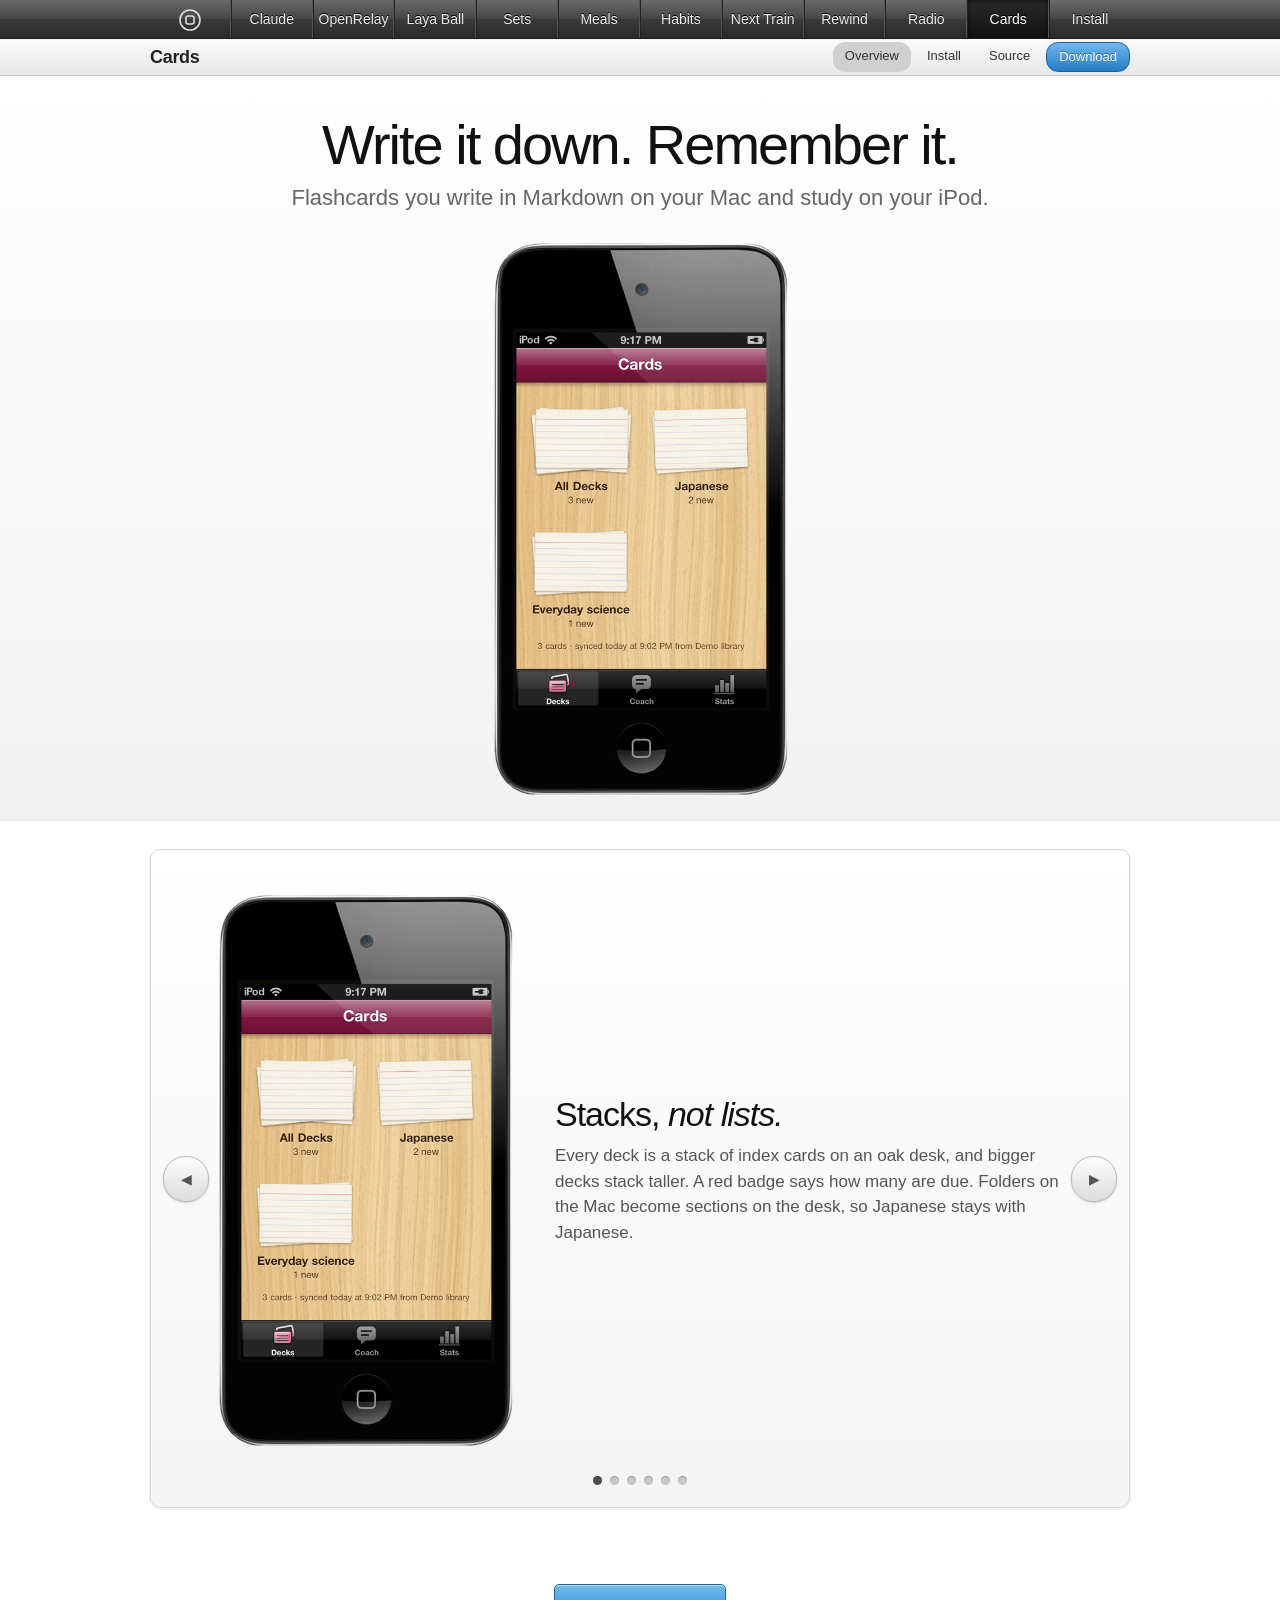
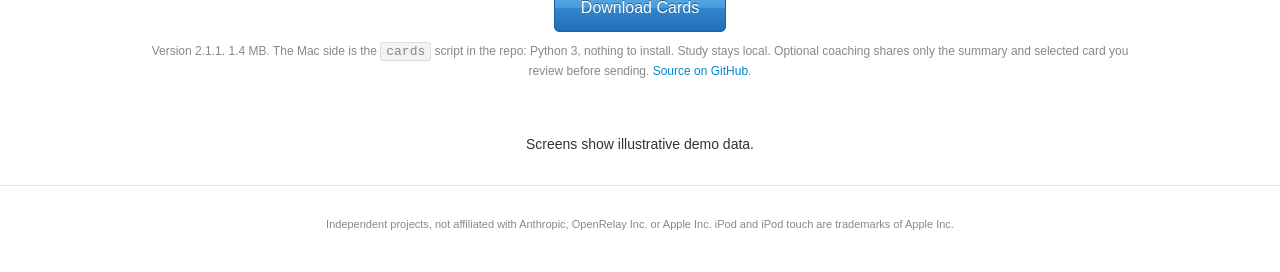
==== commit df36371c: "Restore familiar site layout and improve mobile presentation" ====
--- a/site/cards.html
+++ b/site/cards.html
@@ -4,15 +4,28 @@
 <meta property="og:type" content="website"><meta property="og:title" content="Cards for iPod touch"><meta property="og:description" content="Flashcards you write in Markdown on your Mac and study on your iPod. Index cards on an oak desk, a flip to check, native buttons to answer.">
 <meta property="og:image" content="https://mannan.dev/ipod/img/og.jpg"><meta property="og:image:width" content="1200"><meta property="og:image:height" content="630">
 <meta name="twitter:card" content="summary_large_image"><meta name="twitter:title" content="Cards for iPod touch"><meta name="twitter:description" content="Flashcards you write in Markdown on your Mac and study on your iPod. Index cards on an oak desk, a flip to check, native buttons to answer."><meta name="twitter:image" content="https://mannan.dev/ipod/img/og.jpg">
-<link rel="icon" href="img/icon.png"><link rel="stylesheet" href="style.css?v=apple-2010-2"></head><body class="product-page">
-<div id="gn"><input type="checkbox" id="menu"><label class="burger" for="menu" aria-label="Menu">Menu</label><ul><li><a href="index.html" class="home" aria-label="iPod apps home"><span class="home-symbol"></span></a></li><li class="on"><a href="index.html">Apps</a></li><li><a href="rewind.html">Music</a></li><li><a href="layaball.html">Games</a></li><li><a href="sets.html">Fitness</a></li><li><a href="claude.html">Claude</a></li><li><a href="mirror.html">Mac</a></li><li><a href="install.html">Downloads</a></li></ul></div>
-<div id="sub"><div class="wrap"><span class="name">Cards</span><nav><a class="on" href="cards.html">Overview</a><a href="#features">Features</a><a href="install.html">Install</a><a href="https://github.com/mannanshukla/cards-ios4">Source</a><a class="buy" href="https://github.com/mannanshukla/ipod/releases/download/native-paper-2026-11-07/Cards-2.1.1.ipa">Download</a></nav></div></div>
+<link rel="icon" href="img/icon.png"><link rel="stylesheet" href="style.css?v=classic-rewind-2"></head><body>
+<div id="gn"><input type="checkbox" id="menu"><label class="burger" for="menu" aria-label="Menu">&#9776;</label><ul>
+<li><a href="index.html" class="home" title="iPod touch 4"><svg width="22" height="22" viewBox="0 0 22 22" aria-label="iPod touch 4"><circle cx="11" cy="11" r="10" fill="none" stroke="#ddd" stroke-width="1.6"/><rect x="7" y="7" width="8" height="8" rx="2" fill="none" stroke="#ddd" stroke-width="1.6"/></svg></a></li>
+<li><a href="claude.html">Claude</a></li>
+<li><a href="openrelay.html">OpenRelay</a></li>
+<li><a href="layaball.html">Laya Ball</a></li>
+<li><a href="sets.html">Sets</a></li>
+<li><a href="meals.html">Meals</a></li>
+<li><a href="habits.html">Habits</a></li>
+<li><a href="nexttrain.html">Next Train</a></li>
+<li><a href="rewind.html">Rewind</a></li>
+<li><a href="radio.html">Radio</a></li>
+<li class="on"><a href="cards.html">Cards</a></li>
+<li><a href="install.html">Install</a></li>
+</ul></div>
+<div id="sub"><div class="wrap"><span class="name">Cards</span><nav><a class="on" href="cards.html">Overview</a><a href="install.html">Install</a><a href="https://github.com/mannanshukla/cards-ios4">Source</a><a class="buy" href="https://github.com/mannanshukla/ipod/releases/download/native-paper-2026-11-07/Cards-2.1.1.ipa">Download</a></nav></div></div>
 <div class="hero"><div class="wrap">
   <h1>Write it down. Remember it.</h1>
   <h2>Flashcards you write in Markdown on your Mac and study on your iPod.</h2>
   <img src="img/cardsdecks-native-device.png" width="300" alt="Cards">
 </div></div>
-<div class="wrap feature-grid" id="features">
+<div class="wrap">
   <div class="feature"><div class="pic"><img src="img/cardsdecks-native-device.png" alt="Decks as stacks of index cards"></div><div class="txt"><h3>Stacks, <em>not lists.</em></h3><p>Every deck is a stack of index cards on an oak desk, and bigger decks stack taller. A red badge says how many are due. Folders on the Mac become sections on the desk, so Japanese stays with Japanese.</p></div></div>
   <div class="feature flip"><div class="pic"><img src="img/cardsfront-native-device.png" alt="A Japanese flashcard"></div><div class="txt"><h3>Write cards like notes.</h3><p>One Markdown file is one deck. <code>水[みず]::water</code> is a card, with the reading set above the kanji. Three colons make it work both ways, and a line with just a <code>?</code> splits a longer front from its back. Bold, italics, code and lists come through.</p></div></div>
   <div class="feature"><div class="pic"><img src="img/cardsstamp-native-device.png" alt="The answer and four native rating buttons"></div><div class="txt"><h3>Turn it over. <em>Rate it.</em></h3><p>Tap the card and it flips. Answer with one of four buttons, Again, Hard, Good or Easy, each marked with when you'll see the card next. FSRS, the same scheduler built into Anki, picks that day so you remember nine cards in ten, and you can change the target in Settings.</p></div></div>
@@ -22,4 +35,4 @@
   <div class="buy"><a class="btn" href="https://github.com/mannanshukla/ipod/releases/download/native-paper-2026-11-07/Cards-2.1.1.ipa">Download Cards</a><small>Version 2.1.1. 1.4 MB. The Mac side is the <code>cards</code> script in the repo: Python 3, nothing to install. Study stays local. Optional coaching shares only the summary and selected card you review before sending. <a href="https://github.com/mannanshukla/cards-ios4">Source on GitHub</a>.</small></div>
 </div>
 <p class="example-note" style="text-align:center">Screens show illustrative demo data.</p>
-<div class="directory"><div class="breadcrumb"><a href="index.html"><span class="home-symbol"></span></a><span>iPod touch</span><span>Cards</span></div><div class="directory-columns"><div><h4>Conversations</h4><a href="claude.html">Claude</a><a href="openrelay.html">OpenRelay</a></div><div><h4>Music & games</h4><a href="rewind.html">Rewind</a><a href="radio.html">Radio</a><a href="layaball.html">Laya Ball</a></div><div><h4>Every day</h4><a href="sets.html">Sets</a><a href="meals.html">Meals</a><a href="habits.html">Habits</a><a href="cards.html">Cards</a><a href="nexttrain.html">Next Train</a></div><div><h4>Resources</h4><a href="mirror.html">iPod Mirror for Mac</a><a href="install.html">Install & downloads</a></div></div></div><footer>Independent projects, not affiliated with Anthropic, OpenRelay Inc. or Apple Inc. iPod and iPod touch are trademarks of Apple Inc.</footer></body></html>
+<footer>Independent projects, not affiliated with Anthropic, OpenRelay Inc. or Apple Inc. iPod and iPod touch are trademarks of Apple Inc.</footer><script src="carousel.js"></script></body></html>
--- a/site/style.css
+++ b/site/style.css
@@ -100,99 +100,28 @@
 .btn:active,#sub nav a.buy:active{background:linear-gradient(#226eb5,#4599dc);box-shadow:inset 0 1px 3px rgba(0,0,0,.25)}
 .btn:focus-visible,#sub nav a.buy:focus-visible{outline:3px solid #8ac5f2;outline-offset:3px}
 
-/* September 2010 Apple product-page proportions. See docs/site-reference-2010.md. */
-body{background:#f5f6f7;font-family:"Lucida Grande","Lucida Sans Unicode",Arial,Verdana,sans-serif;font-size:12px;line-height:1.5;color:#333}
-.wrap{width:980px;max-width:calc(100% - 32px)}
-#gn{width:980px;max-width:calc(100% - 32px);height:36px;margin:18px auto 0;border:1px solid #a3a3a3;border-radius:5px;background:linear-gradient(#d8d8d8 0%,#b6b6b6 49%,#999 50%,#b3b3b3 100%);box-shadow:0 1px 2px #0003,inset 0 1px 0 #fff;overflow:hidden}
-#gn ul{width:100%;max-width:none;height:36px}
-#gn li{border-left:1px solid #ffffff40;border-right:1px solid #0002}
-#gn li:first-child{flex:0 0 72px}
-#gn a{font-size:12px;line-height:36px;color:#333;text-shadow:0 1px 0 #ffffff90}
-#gn a:hover{background:linear-gradient(#bcbcbc,#8b8b8b);color:#222}
-#gn li.on a{background:linear-gradient(#575757,#888);color:#fff;text-shadow:0 -1px 0 #333;box-shadow:inset 0 1px 4px #0004}
-.home-symbol{display:inline-block;width:15px;height:15px;border:2px solid currentColor;border-radius:50%;position:relative;vertical-align:middle;box-sizing:border-box}
-.home-symbol:after{content:"";position:absolute;width:5px;height:5px;border:1px solid currentColor;border-radius:1px;left:3px;top:3px}
-#sub{width:980px;max-width:calc(100% - 32px);height:55px;margin:0 auto;background:none;border-bottom:1px solid #ccc}
-#sub .wrap{width:100%;max-width:none;height:55px}
-#sub .name{font-family:"Helvetica Neue",Helvetica,Arial,sans-serif;font-size:26px;letter-spacing:-1px;color:#333;font-weight:500}
-#sub .muted{font-weight:300;color:#777}
-#sub nav{gap:16px;align-items:center}
-#sub nav a{font-size:11px;padding:0;color:#555;border-radius:0}
-#sub nav a.on,#sub nav a:hover{background:none;color:#111}
-#sub nav a.buy{padding:3px 13px;border-radius:12px;color:#fff;font-size:11px;line-height:16px;background:linear-gradient(#72b6eb,#237ac5);box-shadow:inset 0 1px 0 #ffffff70}
-.hero{width:980px;max-width:calc(100% - 32px);margin:0 auto 20px;box-sizing:border-box;background:#fff;border-bottom:1px solid #ddd;padding:36px 36px 0;overflow:hidden}
-.hero .wrap{width:100%;max-width:none;position:relative;min-height:510px;display:flex;flex-direction:column;justify-content:center;align-items:flex-start;padding-right:360px;box-sizing:border-box;text-align:left}
-.hero h1{font-family:"Helvetica Neue",Helvetica,Arial,sans-serif;font-size:46px;font-weight:400;letter-spacing:-1.8px;line-height:1.06;margin:0 0 16px;color:#222}
-.hero h2{font-family:"Helvetica Neue",Helvetica,Arial,sans-serif;font-size:23px;line-height:1.3;color:#777;margin:0;font-weight:300;letter-spacing:-.4px}
-.hero .wrap>img,.hero .wrap>.device-shot{position:absolute;right:18px;bottom:-36px;width:285px;height:auto;margin:0}
-.ct .hero{background:#fff}
-.ct .hero .wrap{display:block;min-height:0;padding:0;text-align:center}
-.ct .hero .line{position:static;width:100%;max-width:100%;margin:25px auto 0}
-.ct .hero .agencies{margin-top:20px}
-.feature{padding:38px 32px;gap:48px;background:#fff;border-bottom:1px solid #ddd}
-.feature .pic,.feature .pic img,.feature .device-shot{width:230px}
-.feature .txt h3{font-family:"Helvetica Neue",Helvetica,Arial,sans-serif;font-size:29px;line-height:1.12;letter-spacing:-.8px;margin-bottom:13px}
-.feature .txt p{font-size:13px;line-height:1.65;color:#666;max-width:540px}
-.feature .txt p+p{margin-top:10px}
-.buy{padding:28px 30px;background:linear-gradient(#fff,#eceeef);border-top:1px solid #fff;border-bottom:1px solid #c8c8c8}
-.btn{font-size:12px;padding:5px 17px;border-radius:12px;line-height:18px;background:linear-gradient(#78baeb,#3b91d4 49%,#277dc5 50%,#398dd0)}
-.buy small{font-size:10px;line-height:1.7;color:#777;max-width:790px;margin:12px auto 0}
-.home-stage{width:980px;max-width:calc(100% - 32px);height:530px;margin:auto;position:relative;overflow:hidden;background:#fff;border-bottom:1px solid #d1d1d1}
-.stage-copy{position:absolute;top:150px;left:55px;z-index:3}
-.stage-copy h1{font-family:"Helvetica Neue",Helvetica,Arial,sans-serif;font-size:45px;letter-spacing:-1.7px;line-height:1.08;font-weight:400;color:#222;margin:0 0 18px}
-.stage-copy p{font-family:"Helvetica Neue",Helvetica,Arial,sans-serif;font-size:21px;line-height:1.35;color:#777;margin:0 0 20px;font-weight:300}
-.stage-copy>a{font-size:13px;margin-right:16px}
-.stage-products{position:absolute;right:25px;top:30px;width:450px;height:550px}
-.stage-products .stage-back{position:absolute;width:245px;right:195px;top:32px}
-.stage-products .stage-front{position:absolute;width:280px;right:0;top:0}
-.catalog-heading{padding:28px 22px 20px;border-bottom:1px solid #ddd;text-align:center}
-.catalog-heading h2{font-family:"Helvetica Neue",Helvetica,Arial,sans-serif;font-size:28px;letter-spacing:-.6px;font-weight:400;margin:0 0 4px;color:#333}
-.catalog-heading p{font-size:12px;color:#777;margin:0}
-.trio{display:grid;grid-template-columns:repeat(5,1fr);gap:0;padding:0 0 22px}
-.trio a.card{border:0;border-right:1px solid #ddd;border-bottom:1px solid #ddd;border-radius:0;background:linear-gradient(#fff,#f1f2f3);padding:22px 14px 18px;min-width:0}
-.trio a.card:nth-child(5n){border-right:0}
-.trio a.card:hover{background:#fff}
-.trio img,.trio .device-shot{width:100px;margin:0 auto 13px}
-.trio h3{font-size:16px;font-weight:bold;letter-spacing:-.4px;margin-bottom:6px}
-.trio p{font-size:11px;line-height:1.5;min-height:50px;margin-bottom:8px;color:#777}
-.trio .more{font-size:11px}
-.directory{width:980px;max-width:calc(100% - 32px);margin:24px auto 0;color:#777;font-size:10px}
-.breadcrumb{height:32px;border:1px solid #ddd;border-radius:4px;background:linear-gradient(#fafafa,#eee);display:flex;align-items:center;gap:0}
-.breadcrumb>a,.breadcrumb>span{padding:0 18px;position:relative;line-height:32px}
-.breadcrumb>a:after,.breadcrumb>span:not(:last-child):after{content:"";position:absolute;right:0;top:10px;width:11px;height:11px;border-top:1px solid #ccc;border-right:1px solid #ccc;transform:rotate(45deg)}
-.breadcrumb .home-symbol{width:13px;height:13px;color:#888}
-.breadcrumb .home-symbol:after{width:3px;height:3px}
-.directory-columns{display:grid;grid-template-columns:repeat(4,1fr);padding:18px 28px 20px;border-bottom:1px solid #ddd}
-.directory h4{margin:0 0 5px;font-size:10px;color:#555}
-.directory a{display:block;color:#777;line-height:1.9}
-.directory a:hover{color:#333}
-footer{width:980px;max-width:calc(100% - 32px);box-sizing:border-box;text-align:left;margin:0 auto;padding:15px 4px 28px;border:0;font-size:10px;color:#888}
-.mirror-hero{box-sizing:border-box;background:#fff;padding:38px!important;gap:45px!important}
-.mirror-copy h1{font-weight:400;letter-spacing:-1.5px;font-size:44px!important}
-.mirror-copy p{font-size:15px!important}
-.mirror-details{padding:28px 38px!important;background:#fff;font-size:13px}
-.mirror-details h2{font-size:24px;font-weight:400;letter-spacing:-.6px}
+/* Keep the original layout comfortable on narrow touch screens. */
+img{height:auto}
+.feature .txt{min-width:0}
+.trio a.card{display:flex;flex-direction:column;align-items:center}
+.trio .more{margin-top:auto}
 @media(max-width:760px){
- #gn{height:auto;min-height:36px;margin-top:10px}#gn ul{height:auto}#gn li:first-child{width:56px}#gn a{padding:0 14px;border:0}#gn .burger{font-size:12px;height:36px;line-height:36px;color:#333;width:55px;right:8px}#gn #menu:checked~ul li{border-top:1px solid #999}
- #sub{height:auto;min-height:55px}#sub .wrap{height:auto;min-height:55px;flex-wrap:nowrap;padding:0}#sub .name{width:auto;font-size:22px;margin:0}#sub nav{margin-left:auto;gap:12px}#sub nav a{font-size:10px}
- .hero{padding:30px 20px 0}.hero .wrap{min-height:0;padding:0;align-items:center;text-align:center}.hero h1{font-size:35px;letter-spacing:-1px}.hero h2{font-size:19px;margin-bottom:20px}.hero .wrap>img,.hero .wrap>.device-shot{position:relative;right:auto;bottom:-20px;width:215px}
- .feature,.feature.flip{padding:28px 24px;gap:22px}.feature .pic,.feature .pic img,.feature .device-shot{width:190px}.feature .txt h3{font-size:26px}.feature .txt p{font-size:12px;text-align:left}
- .home-stage{height:680px}.stage-copy{top:34px;left:20px;right:20px;text-align:center}.stage-copy h1{font-size:34px}.stage-copy p{font-size:18px}.stage-products{top:280px;right:50%;margin-right:-175px;width:350px;height:450px}.stage-products .stage-back{width:185px;right:150px;top:30px}.stage-products .stage-front{width:215px;right:0}
- .trio{grid-template-columns:repeat(2,1fr)}.trio a.card:nth-child(5n){border-right:1px solid #ddd}.trio a.card:nth-child(2n){border-right:0}.trio img,.trio .device-shot{width:105px}.trio p{min-height:48px}.catalog-heading h2{font-size:24px}
- .directory-columns{grid-template-columns:repeat(2,1fr);gap:18px;padding:18px}.breadcrumb>a,.breadcrumb>span{padding:0 13px}.buy{padding:24px 16px}.mirror-hero{padding:28px 22px!important}.mirror-details{padding:24px!important}
+ .hero img{max-width:80%;width:240px}
+ .feature .pic img{max-width:100%;height:auto}
+ .feature .txt{width:100%}
+ .feature .txt p{text-align:left;overflow-wrap:break-word}
+ #sub nav{flex-wrap:wrap;max-width:100%;align-items:center}
+ #sub nav a{box-sizing:border-box;min-height:36px;display:flex;align-items:center}
+ .trio a.card{width:100%}
+ .buy small{padding:0 12px;overflow-wrap:break-word}
 }
-@media(prefers-reduced-motion:reduce){*{scroll-behavior:auto!important;transition:none!important}}
-.product-page .feature-grid{display:grid;grid-template-columns:repeat(4,minmax(0,1fr));background:#fff;border-bottom:1px solid #ddd}
-.feature-grid>.feature,.feature-grid>.feature.flip{display:flex;flex-direction:column;align-items:center;justify-content:flex-start;gap:20px;padding:26px 22px 30px;border-bottom:0;border-right:1px solid #e3e3e3;background:none}
-.feature-grid>.feature:last-of-type{border-right:0}
-.feature-grid .pic,.feature-grid .pic img,.feature-grid .device-shot{width:135px}
-.feature-grid .txt h3{font-size:22px;letter-spacing:-.5px;line-height:1.15}
-.feature-grid .txt p{font-size:11px;line-height:1.65}
-.feature-grid>.buy{grid-column:1/-1}
-.install-page .hero .wrap{min-height:180px;padding:0;align-items:center;text-align:center}
-.install-page .hero{padding-bottom:30px}
-.install-page .buy .btn{margin:4px 0}
-@media(max-width:900px){.product-page .feature-grid{grid-template-columns:repeat(2,minmax(0,1fr))}.feature-grid>.feature:nth-child(2n){border-right:0}.feature-grid>.feature{border-bottom:1px solid #ddd}.feature-grid .txt p{font-size:12px}}
-@media(max-width:480px){.product-page .feature-grid{grid-template-columns:1fr}.feature-grid>.feature{border-right:0}.feature-grid .pic,.feature-grid .pic img,.feature-grid .device-shot{width:160px}.feature-grid .txt h3{text-align:center}.feature-grid .txt{max-width:300px}}
-@media(max-width:480px){#sub .wrap{flex-wrap:wrap;padding:10px 0;gap:8px}#sub .name{width:100%;white-space:nowrap}#sub nav{margin-left:0;width:100%;justify-content:flex-start;gap:20px}#sub nav a{white-space:nowrap}#sub nav a.buy{margin-left:auto}}
-@media(min-width:901px){.feature-grid>.feature:nth-child(n+5){grid-column:1/-1;flex-direction:row;justify-content:center;border-top:1px solid #ddd;padding:32px 80px;gap:50px}.feature-grid>.feature:nth-child(n+5) .txt{max-width:560px}.feature-grid>.feature:nth-child(n+5) .txt p{font-size:12px}}
+@media(prefers-reduced-motion:reduce){.carousel .track{transition:none}}
+@media(min-width:761px) and (max-width:980px){
+ #gn{height:auto;min-height:38px;position:relative}
+ #gn ul{display:block;width:100%;max-width:100%}
+ #gn li{display:none;border:0;text-align:left}
+ #gn li:first-child{display:block;width:60px}
+ #gn a{padding:0 16px;border-top:1px solid #222}
+ #gn .burger{display:block;position:absolute;right:12px;top:0;width:44px;height:38px;line-height:38px;text-align:center;color:#eee;font-size:22px;cursor:pointer}
+ #gn #menu:checked~ul li{display:block}
+}
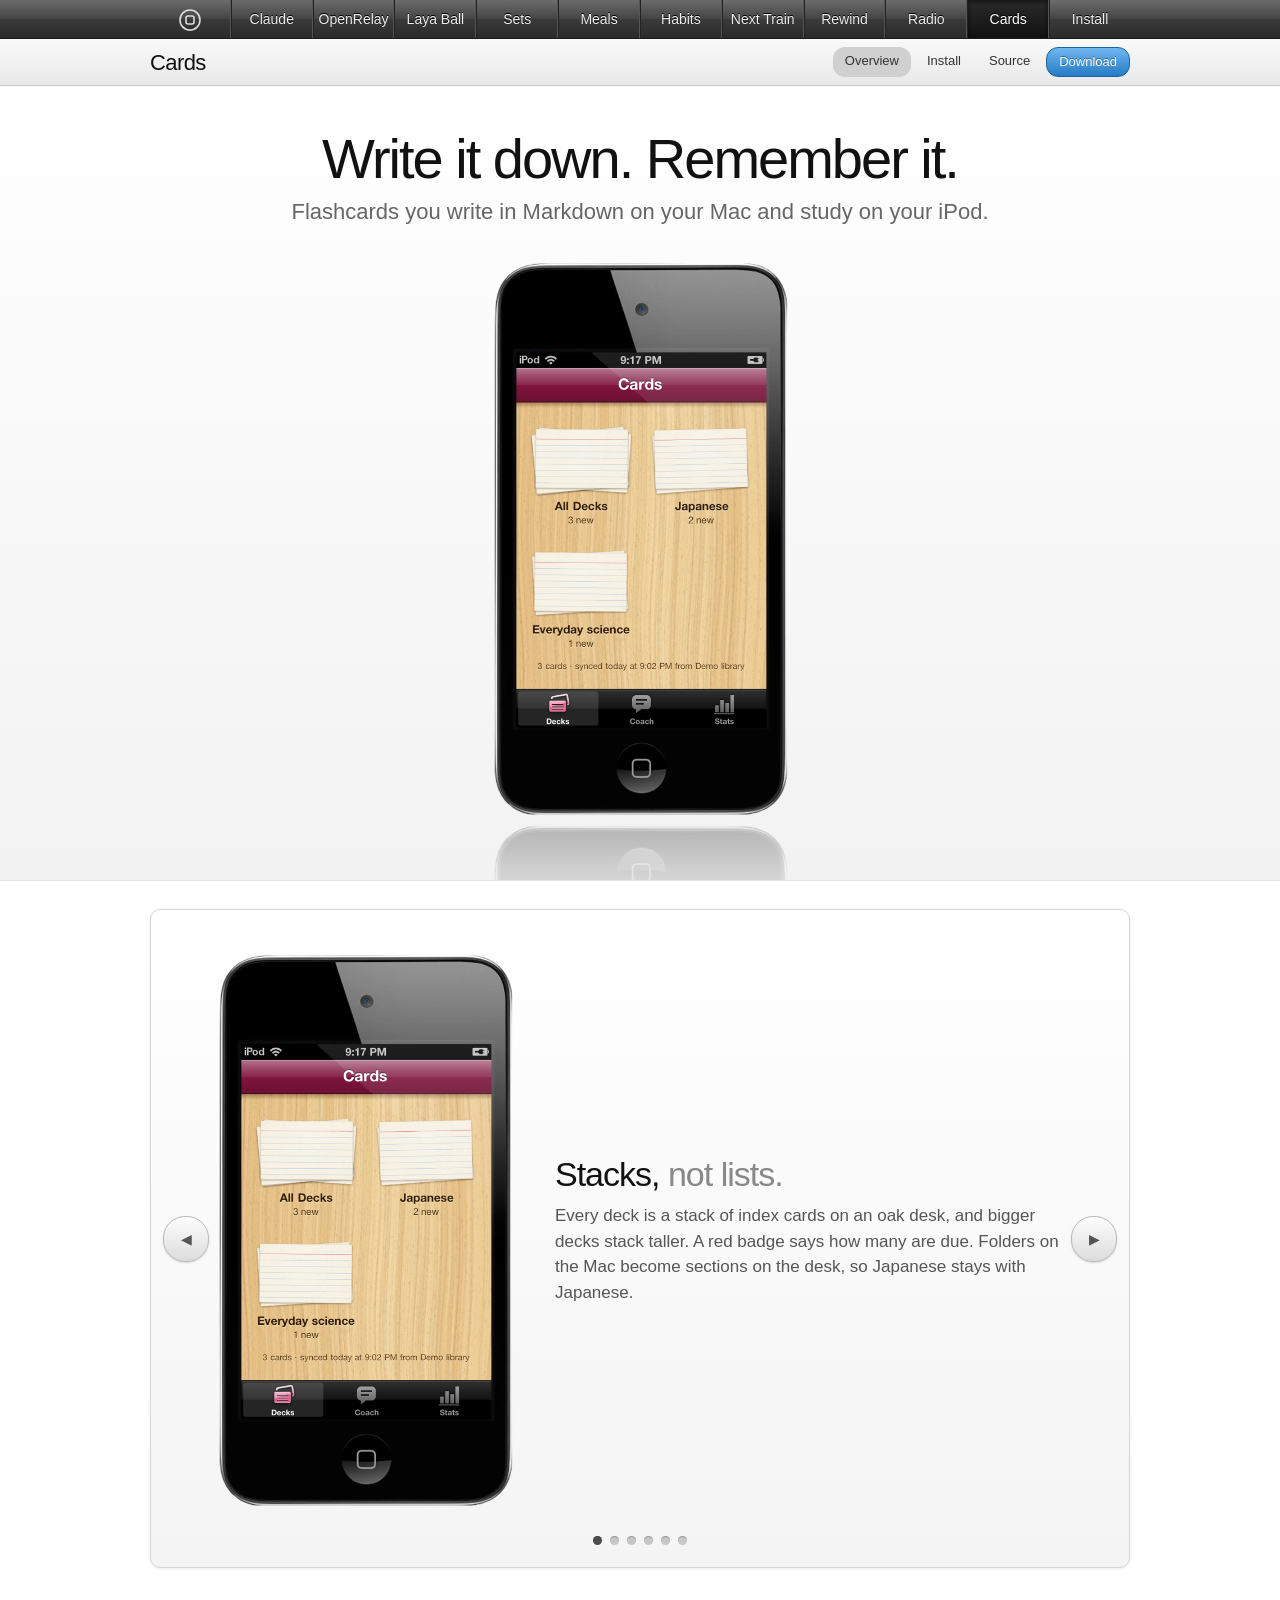
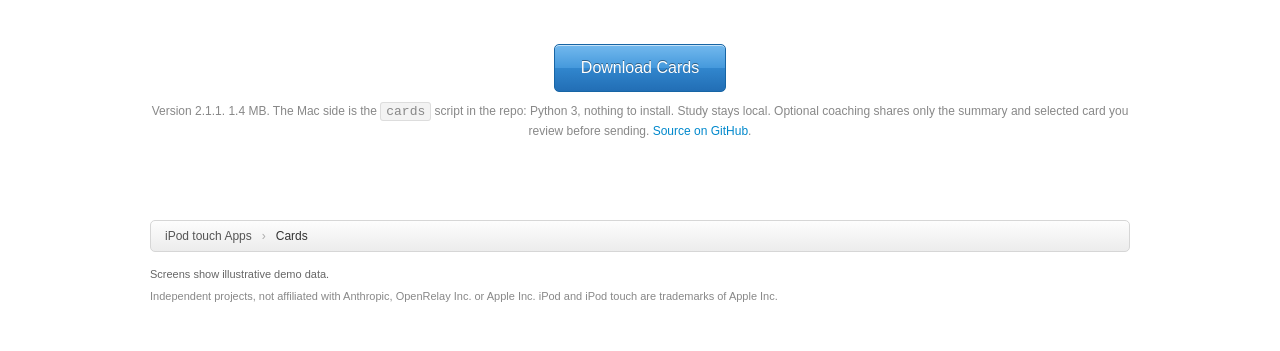
==== commit f85db3be: "Give every page one 2010-style template Shared product bar, reflected hero devices, breadcrumb foote" ====
--- a/site/cards.html
+++ b/site/cards.html
@@ -4,7 +4,7 @@
 <meta property="og:type" content="website"><meta property="og:title" content="Cards for iPod touch"><meta property="og:description" content="Flashcards you write in Markdown on your Mac and study on your iPod. Index cards on an oak desk, a flip to check, native buttons to answer.">
 <meta property="og:image" content="https://mannan.dev/ipod/img/og.jpg"><meta property="og:image:width" content="1200"><meta property="og:image:height" content="630">
 <meta name="twitter:card" content="summary_large_image"><meta name="twitter:title" content="Cards for iPod touch"><meta name="twitter:description" content="Flashcards you write in Markdown on your Mac and study on your iPod. Index cards on an oak desk, a flip to check, native buttons to answer."><meta name="twitter:image" content="https://mannan.dev/ipod/img/og.jpg">
-<link rel="icon" href="img/icon.png"><link rel="stylesheet" href="style.css?v=classic-rewind-2"></head><body>
+<link rel="icon" href="img/icon.png"><link rel="stylesheet" href="style.css?v=cohesive-2"></head><body>
 <div id="gn"><input type="checkbox" id="menu"><label class="burger" for="menu" aria-label="Menu">&#9776;</label><ul>
 <li><a href="index.html" class="home" title="iPod touch 4"><svg width="22" height="22" viewBox="0 0 22 22" aria-label="iPod touch 4"><circle cx="11" cy="11" r="10" fill="none" stroke="#ddd" stroke-width="1.6"/><rect x="7" y="7" width="8" height="8" rx="2" fill="none" stroke="#ddd" stroke-width="1.6"/></svg></a></li>
 <li><a href="claude.html">Claude</a></li>
@@ -34,5 +34,4 @@
   <div class="feature flip"><div class="pic"><img src="img/cards-coach-native-device.png" alt="Cards study coach"></div><div class="txt"><h3>A little help with the hard cards.</h3><p>Choose a deck, set a study goal and check in. Claude helps plan a session around your time and due reviews. Tap a card you keep missing for an explanation, a memory aid and a question to test yourself.</p><p>Save readable paper notes or continue in Claude. Your cards, ratings and review schedule stay intact. Coaching runs over Wi-Fi with an API key in Settings.</p></div></div>
   <div class="buy"><a class="btn" href="https://github.com/mannanshukla/ipod/releases/download/native-paper-2026-11-07/Cards-2.1.1.ipa">Download Cards</a><small>Version 2.1.1. 1.4 MB. The Mac side is the <code>cards</code> script in the repo: Python 3, nothing to install. Study stays local. Optional coaching shares only the summary and selected card you review before sending. <a href="https://github.com/mannanshukla/cards-ios4">Source on GitHub</a>.</small></div>
 </div>
-<p class="example-note" style="text-align:center">Screens show illustrative demo data.</p>
-<footer>Independent projects, not affiliated with Anthropic, OpenRelay Inc. or Apple Inc. iPod and iPod touch are trademarks of Apple Inc.</footer><script src="carousel.js"></script></body></html>
+<footer><div class="wrap"><div class="crumbs"><a href="index.html">iPod touch Apps</a><span>Cards</span></div><p class="note">Screens show illustrative demo data.</p><p>Independent projects, not affiliated with Anthropic, OpenRelay Inc. or Apple Inc. iPod and iPod touch are trademarks of Apple Inc.</p></div></footer><script src="carousel.js?v=cohesive-2"></script></body></html>
--- a/site/style.css
+++ b/site/style.css
@@ -125,3 +125,72 @@
  #gn .burger{display:block;position:absolute;right:12px;top:0;width:44px;height:38px;line-height:38px;text-align:center;color:#eee;font-size:22px;cursor:pointer}
  #gn #menu:checked~ul li{display:block}
 }
+
+/* One template for every page: product bar, reflected hero, gallery, buy box, breadcrumb footer. */
+#sub{height:46px}#sub .wrap{height:46px}
+#sub .name{font-size:22px;font-weight:normal;letter-spacing:-.6px;color:#111}
+.hero{padding:44px 0 0;overflow:hidden}
+.hero h2{margin-bottom:30px}
+/* 2010 product shots stand on a glossy floor. */
+.hero .wrap>img,.hero .wrap>.device-shot,.lineup img{-webkit-box-reflect:below 1px linear-gradient(transparent 82%,rgba(255,255,255,.28))}
+.hero .wrap>img,.hero .wrap>.device-shot{margin-bottom:60px}
+.ct .hero{padding-bottom:20px}
+.hero .mirror-window{width:300px;border-radius:12px;filter:drop-shadow(0 10px 18px rgba(0,0,0,.22))}
+.lineup{display:flex;justify-content:center;align-items:flex-end;margin:6px auto 0;padding-bottom:70px}
+.lineup img{width:150px;margin:0 -14px;position:relative}
+.lineup img:nth-child(2),.lineup img:nth-child(4){width:180px;z-index:1}
+.lineup img:nth-child(3){width:215px;z-index:2}
+/* Home catalog: one gallery panel, five across, like the 2010 iPod family row. */
+.trio{display:grid;grid-template-columns:repeat(5,1fr);gap:0;margin:36px 0 10px;padding:0;border:1px solid #d9d9d9;border-radius:10px;background:linear-gradient(#fff,#f4f4f4);box-shadow:0 1px 3px rgba(0,0,0,.06);overflow:hidden}
+.trio a.card{border:0;border-radius:0;background:none;padding:24px 12px 22px;border-right:1px solid #e3e3e3}
+.trio a.card:nth-child(5n){border-right:0}
+.trio a.card:nth-child(n+6){border-top:1px solid #e3e3e3}
+.trio a.card:hover{background:rgba(0,0,0,.025)}
+.trio img,.trio .device-shot{width:112px}
+.trio h3{font-size:19px}
+.trio p{font-size:13px;line-height:1.4}
+.feature.promo{border-bottom:0}
+/* Second clause of a headline, set in gray the way the launch pages did. */
+.feature .txt h3 em{font-style:normal;color:#888}
+/* Three-up text modules below the gallery. */
+.columns{display:grid;grid-template-columns:repeat(3,1fr);gap:36px;padding:40px 0 10px;border-bottom:1px solid #e6e6e6}
+.columns h4{font-size:19px;font-weight:normal;letter-spacing:-.4px;color:#111;margin:0 0 8px}
+.columns p{font-size:14px;color:#555;margin:0 0 10px}
+/* Install downloads */
+.list-title{font-size:26px;font-weight:normal;letter-spacing:-.6px;color:#111;margin:36px 0 12px}
+ul.downloads{list-style:none;margin:0;padding:0;border:1px solid #d9d9d9;border-radius:10px;overflow:hidden;background:linear-gradient(#fff,#f6f6f6)}
+ul.downloads li{display:flex;align-items:center;gap:16px;padding:10px 18px;border-top:1px solid #e6e6e6}
+ul.downloads li:first-child{border-top:0}
+ul.downloads .app{font-size:17px;color:#111;flex:1}
+ul.downloads .ver{color:#888;font-size:13px}
+.btn.small{padding:4px 14px;font-size:13px;border-radius:12px}
+.list-foot{color:#666;font-size:13px;text-align:center;margin:18px 0 30px}
+/* Footer: breadcrumb bar, then the small print. */
+footer{text-align:left;border-top:0;margin-top:40px;padding:0 0 40px}
+footer .crumbs{height:30px;line-height:30px;border:1px solid #d6d6d6;border-radius:5px;background:linear-gradient(#fdfdfd,#ececec);padding:0 14px;font-size:12px;margin-bottom:14px}
+footer .crumbs a{color:#555}
+footer .crumbs span:before{content:"\203A";margin:0 10px;color:#aaa}
+footer .crumbs span{color:#333}
+footer p{margin:0 0 6px;line-height:1.5}
+footer .note{color:#666}
+@media(max-width:760px){
+ #sub .name{font-size:18px}
+ .lineup img{width:84px;margin:0 -9px}
+ .lineup img:nth-child(2),.lineup img:nth-child(4){width:100px}
+ .lineup img:nth-child(3){width:120px}
+ .lineup{padding-bottom:40px}
+ .hero .wrap>img,.hero .wrap>.device-shot{margin-bottom:40px}
+ .trio{grid-template-columns:repeat(2,1fr);flex-direction:initial}
+ .trio a.card,.trio a.card:nth-child(5n){border-right:1px solid #e3e3e3;width:auto}
+ .trio a.card:nth-child(2n){border-right:0}
+ .trio a.card:nth-child(n+3){border-top:1px solid #e3e3e3}
+ .trio img,.trio .device-shot{width:96px}
+ .columns{grid-template-columns:1fr;gap:20px}
+ ul.downloads li{flex-wrap:wrap;gap:4px 12px}
+ ul.downloads .app{flex:1 1 100%}
+ footer{padding:0 0 30px}
+}
+.hero .mirror-window{-webkit-box-reflect:none}
+@media(max-width:480px){.lineup img:first-child,.lineup img:last-child{display:none}}
+@media(max-width:760px){#sub,#sub .wrap{height:auto}}
+ul.downloads .ver{color:#666}
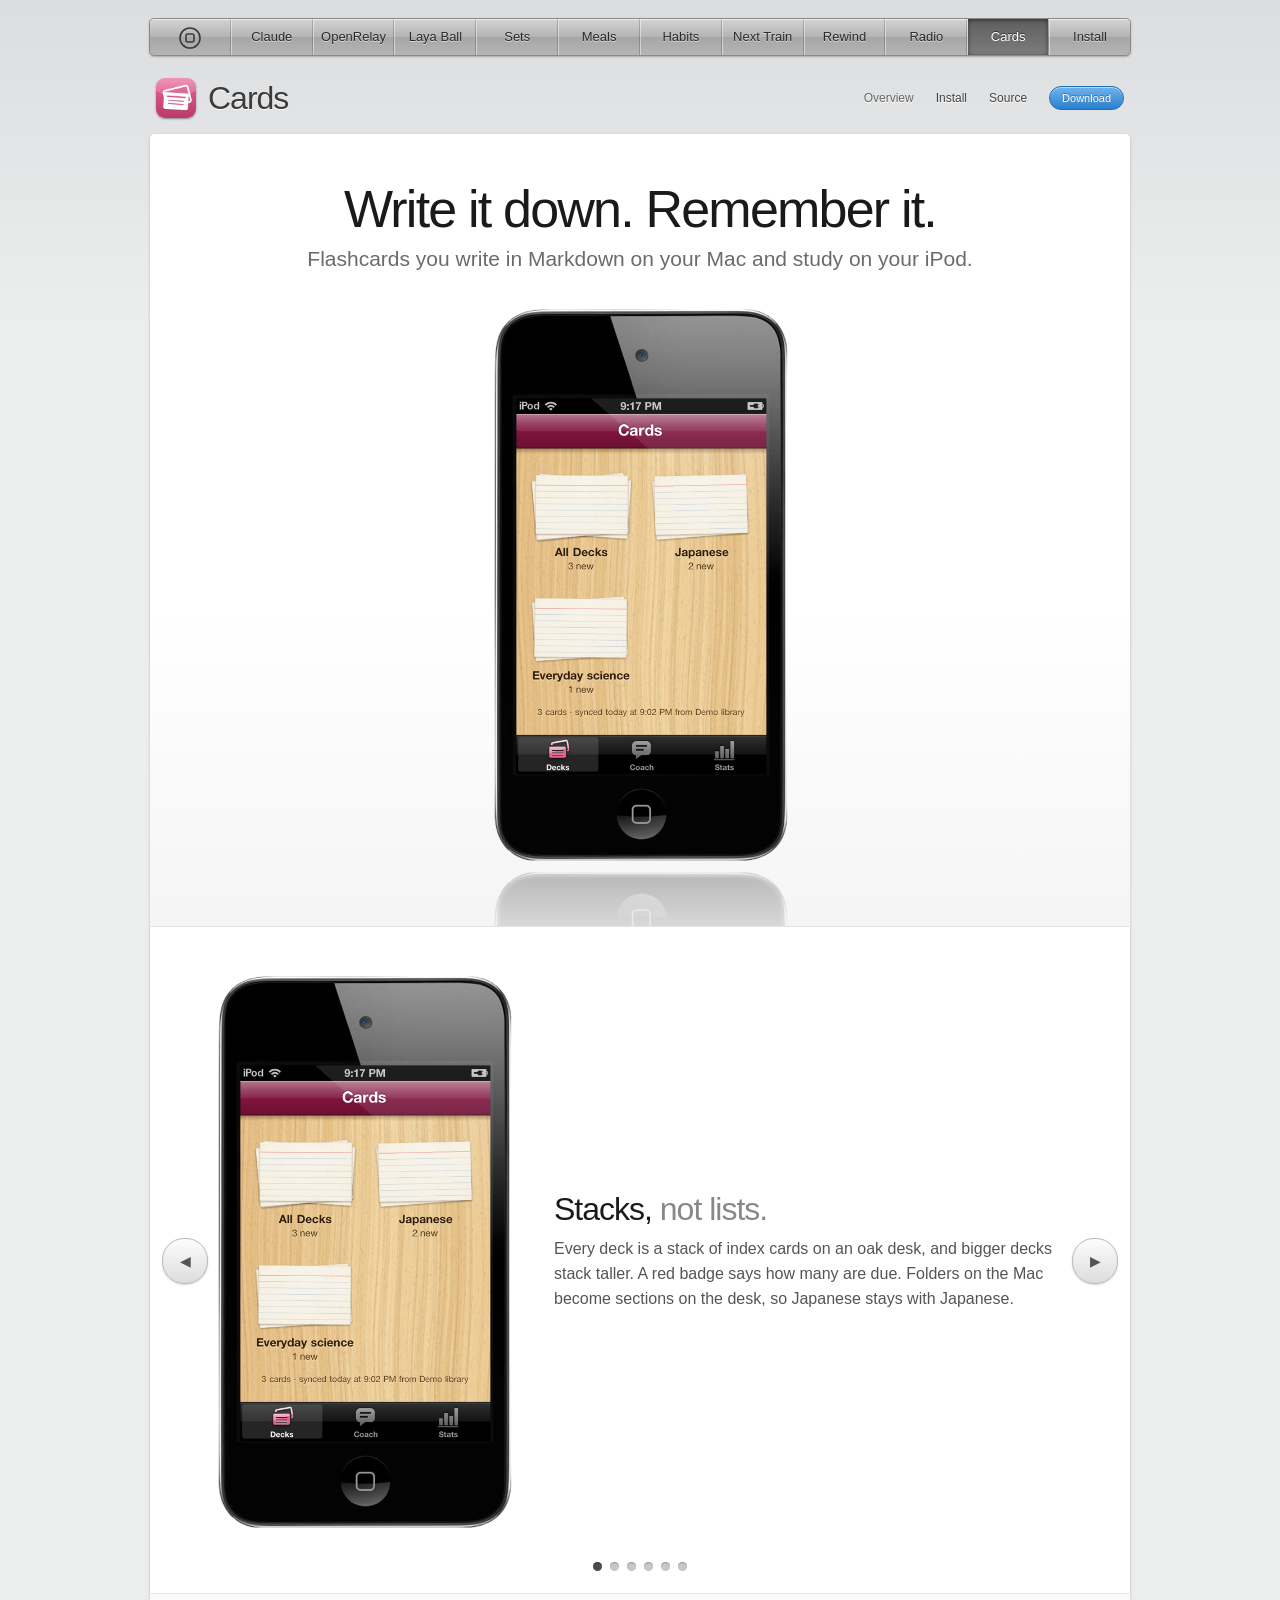
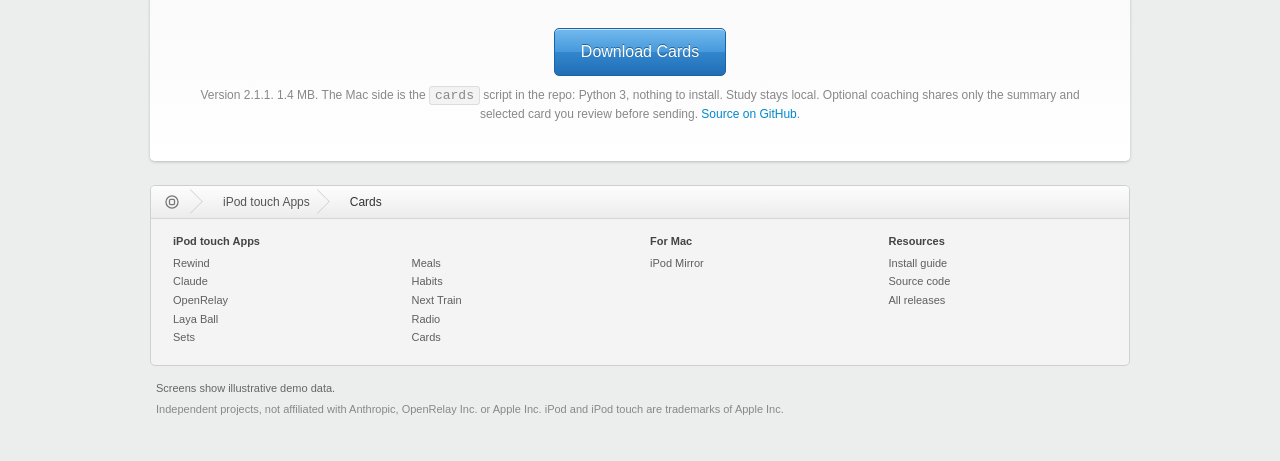
==== commit 0ce4bcd3: "Frame the site in Apple's 2010 launch shell Gray page with white sheets, silver rounded nav, product" ====
--- a/site/cards.html
+++ b/site/cards.html
@@ -4,7 +4,7 @@
 <meta property="og:type" content="website"><meta property="og:title" content="Cards for iPod touch"><meta property="og:description" content="Flashcards you write in Markdown on your Mac and study on your iPod. Index cards on an oak desk, a flip to check, native buttons to answer.">
 <meta property="og:image" content="https://mannan.dev/ipod/img/og.jpg"><meta property="og:image:width" content="1200"><meta property="og:image:height" content="630">
 <meta name="twitter:card" content="summary_large_image"><meta name="twitter:title" content="Cards for iPod touch"><meta name="twitter:description" content="Flashcards you write in Markdown on your Mac and study on your iPod. Index cards on an oak desk, a flip to check, native buttons to answer."><meta name="twitter:image" content="https://mannan.dev/ipod/img/og.jpg">
-<link rel="icon" href="img/icon.png"><link rel="stylesheet" href="style.css?v=cohesive-2"></head><body>
+<link rel="icon" href="img/icon.png"><link rel="stylesheet" href="style.css?v=launch-1"></head><body>
 <div id="gn"><input type="checkbox" id="menu"><label class="burger" for="menu" aria-label="Menu">&#9776;</label><ul>
 <li><a href="index.html" class="home" title="iPod touch 4"><svg width="22" height="22" viewBox="0 0 22 22" aria-label="iPod touch 4"><circle cx="11" cy="11" r="10" fill="none" stroke="#ddd" stroke-width="1.6"/><rect x="7" y="7" width="8" height="8" rx="2" fill="none" stroke="#ddd" stroke-width="1.6"/></svg></a></li>
 <li><a href="claude.html">Claude</a></li>
@@ -19,8 +19,8 @@
 <li class="on"><a href="cards.html">Cards</a></li>
 <li><a href="install.html">Install</a></li>
 </ul></div>
-<div id="sub"><div class="wrap"><span class="name">Cards</span><nav><a class="on" href="cards.html">Overview</a><a href="install.html">Install</a><a href="https://github.com/mannanshukla/cards-ios4">Source</a><a class="buy" href="https://github.com/mannanshukla/ipod/releases/download/native-paper-2026-11-07/Cards-2.1.1.ipa">Download</a></nav></div></div>
-<div class="hero"><div class="wrap">
+<div id="sub"><div class="wrap"><span class="name"><span class="appicon"><img src="img/icons/cards.png" alt=""></span>Cards</span><nav><a class="on" href="cards.html">Overview</a><a href="install.html">Install</a><a href="https://github.com/mannanshukla/cards-ios4">Source</a><a class="buy" href="https://github.com/mannanshukla/ipod/releases/download/native-paper-2026-11-07/Cards-2.1.1.ipa">Download</a></nav></div></div>
+<div class="sheet"><div class="hero"><div class="wrap">
   <h1>Write it down. Remember it.</h1>
   <h2>Flashcards you write in Markdown on your Mac and study on your iPod.</h2>
   <img src="img/cardsdecks-native-device.png" width="300" alt="Cards">
@@ -33,5 +33,5 @@
   <div class="feature"><div class="pic"><img src="img/cardsfront-native-device.png" alt="A card front"></div><div class="txt"><h3>One command to sync.</h3><p>Plug in the iPod and run <code>cards sync</code>. New and edited cards go over, and every answer comes back to your Mac. Reinstall the app and your history comes back too. <code>cards check</code> shows every deck it found, and warns about two cards with the same front.</p></div></div>
   <div class="feature flip"><div class="pic"><img src="img/cards-coach-native-device.png" alt="Cards study coach"></div><div class="txt"><h3>A little help with the hard cards.</h3><p>Choose a deck, set a study goal and check in. Claude helps plan a session around your time and due reviews. Tap a card you keep missing for an explanation, a memory aid and a question to test yourself.</p><p>Save readable paper notes or continue in Claude. Your cards, ratings and review schedule stay intact. Coaching runs over Wi-Fi with an API key in Settings.</p></div></div>
   <div class="buy"><a class="btn" href="https://github.com/mannanshukla/ipod/releases/download/native-paper-2026-11-07/Cards-2.1.1.ipa">Download Cards</a><small>Version 2.1.1. 1.4 MB. The Mac side is the <code>cards</code> script in the repo: Python 3, nothing to install. Study stays local. Optional coaching shares only the summary and selected card you review before sending. <a href="https://github.com/mannanshukla/cards-ios4">Source on GitHub</a>.</small></div>
-</div>
-<footer><div class="wrap"><div class="crumbs"><a href="index.html">iPod touch Apps</a><span>Cards</span></div><p class="note">Screens show illustrative demo data.</p><p>Independent projects, not affiliated with Anthropic, OpenRelay Inc. or Apple Inc. iPod and iPod touch are trademarks of Apple Inc.</p></div></footer><script src="carousel.js?v=cohesive-2"></script></body></html>
+</div></div>
+<footer><div class="wrap"><div class="directory"><div class="crumbs"><a href="index.html" class="home"><svg width="14" height="14" viewBox="0 0 22 22" aria-hidden="true"><circle cx="11" cy="11" r="9.5" fill="none" stroke="#777" stroke-width="2"/><rect x="7" y="7" width="8" height="8" rx="2" fill="none" stroke="#777" stroke-width="2"/></svg><span class="vh">Home</span></a><a href="index.html">iPod touch Apps</a><span>Cards</span></div><div class="cols"><div><h5>iPod touch Apps</h5><a href="rewind.html">Rewind</a><a href="claude.html">Claude</a><a href="openrelay.html">OpenRelay</a><a href="layaball.html">Laya Ball</a><a href="sets.html">Sets</a></div><div><h5>&nbsp;</h5><a href="meals.html">Meals</a><a href="habits.html">Habits</a><a href="nexttrain.html">Next Train</a><a href="radio.html">Radio</a><a href="cards.html">Cards</a></div><div><h5>For Mac</h5><a href="mirror.html">iPod Mirror</a></div><div><h5>Resources</h5><a href="install.html">Install guide</a><a href="https://github.com/mannanshukla?tab=repositories&amp;q=ios4">Source code</a><a href="https://github.com/mannanshukla/ipod/releases">All releases</a></div></div></div><p class="note">Screens show illustrative demo data.</p><p class="legal">Independent projects, not affiliated with Anthropic, OpenRelay Inc. or Apple Inc. iPod and iPod touch are trademarks of Apple Inc.</p></div></footer><script src="carousel.js?v=launch-1"></script></body></html>
--- a/site/style.css
+++ b/site/style.css
@@ -194,3 +194,133 @@
 @media(max-width:480px){.lineup img:first-child,.lineup img:last-child{display:none}}
 @media(max-width:760px){#sub,#sub .wrap{height:auto}}
 ul.downloads .ver{color:#666}
+
+/* ===== 2010 launch shell (from apple.com/ipodtouch, Sept 2010 captures) =====
+   Gray page, silver rounded global bar, product header on the gray,
+   white rounded sheets with a soft shadow, breadcrumb directory footer. */
+body{background:#e8e9ea linear-gradient(#dcdddf,#eceded 320px,#eceded) no-repeat;color:#333}
+.vh{position:absolute;width:1px;height:1px;overflow:hidden;clip:rect(0 0 0 0)}
+/* Global bar */
+#gn{width:980px;max-width:calc(100% - 20px);height:36px;margin:18px auto 0;border:1px solid #8a8a8a;border-radius:5px;background:linear-gradient(#d4d4d4,#b3b3b3 50%,#a6a6a6 51%,#b5b5b5);box-shadow:0 1px 2px rgba(0,0,0,.25),inset 0 1px 0 rgba(255,255,255,.6);overflow:hidden}
+#gn ul{width:100%;max-width:none}
+#gn li{border-left:1px solid rgba(255,255,255,.45);border-right:1px solid rgba(0,0,0,.18)}
+#gn a{line-height:36px;font-size:13px;color:#2b2b2b;text-shadow:0 1px 0 rgba(255,255,255,.55)}
+#gn a.home svg circle,#gn a.home svg rect{stroke:#3a3a3a}
+#gn a:hover{background:linear-gradient(#c4c4c4,#999);text-decoration:none}
+#gn li.on a{background:linear-gradient(#5e5e5e,#7c7c7c);color:#fff;text-shadow:0 -1px 0 #333;box-shadow:inset 0 1px 4px rgba(0,0,0,.5)}
+/* Product header sits on the gray */
+#sub{width:980px;max-width:calc(100% - 20px);margin:0 auto;height:auto;background:none;border:0}
+#sub .wrap{width:100%;max-width:none;height:auto;padding:18px 6px 12px;box-sizing:border-box}
+#sub .name{display:flex;align-items:center;gap:12px;font-size:32px;font-weight:normal;letter-spacing:-1px;color:#3c3c3c;text-shadow:0 1px 0 #fff}
+#sub nav{gap:22px;align-items:center}
+#sub nav a{padding:0;border-radius:0;font-size:12px;color:#444;background:none;text-shadow:0 1px 0 #fff}
+#sub nav a.on,#sub nav a:hover{background:none;color:#999;text-decoration:none}
+#sub nav a.buy{padding:3px 12px;border-radius:12px;font-size:11px;color:#fff;border:1px solid #1d6fb8;background:linear-gradient(#6fb4ec,#2a7fcc);box-shadow:inset 0 1px 0 rgba(255,255,255,.5);text-shadow:0 -1px 0 rgba(0,0,0,.3)}
+#sub nav a.buy:hover{color:#fff;background:linear-gradient(#82c1f1,#3189d6)}
+/* iOS 4 icon: rounded square, top-half gloss, soft drop shadow */
+.appicon{position:relative;display:inline-block;flex:none;width:40px;height:40px;border-radius:9px;overflow:hidden;box-shadow:0 1px 2px rgba(0,0,0,.4)}
+.appicon img{display:block;width:100%;height:100%;object-fit:cover}
+.appicon:after{content:"";position:absolute;left:-25%;right:-25%;top:-60%;height:105%;border-radius:0 0 50% 50%;background:linear-gradient(rgba(255,255,255,.55),rgba(255,255,255,.12))}
+.appicon.pre:after{display:none}
+.appicon.pre{box-shadow:none;border-radius:0;overflow:visible}
+.appicon.pre img{object-fit:contain}
+/* Sheets */
+.sheet{width:980px;max-width:calc(100% - 20px);margin:0 auto 18px;background:#fff;border-radius:5px;box-shadow:0 1px 3px rgba(0,0,0,.22);overflow:hidden;position:relative}
+.sheet .wrap{width:auto;max-width:none;padding:0 40px}
+.sheet>.wrap:first-child,.sheet>main>.wrap:first-child{padding-top:1px}
+.sheet .hero{background:linear-gradient(#fff 60%,#f5f5f5);border-bottom:1px solid #e2e2e2;padding-top:48px}
+.sheet .hero .wrap{padding:0 40px}
+.hero h1{font-size:52px;letter-spacing:-1.8px;color:#1a1a1a}
+.hero h2{font-size:21px;color:#6b6b6b}
+/* Features inside the sheet: no box within a box */
+.sheet .carousel{margin:0 -40px;border:0;border-radius:0;box-shadow:none;background:none}
+.sheet .carousel .slide .feature{padding:44px 0 60px}
+.feature .txt h3{font-size:32px;color:#1a1a1a}
+.feature .txt p{font-size:16px;color:#555;line-height:1.55}
+.sheet .buy{border-top:1px solid #e6e6e6;margin:0 -40px;padding:34px 40px 38px;background:linear-gradient(#fafafa,#fff)}
+/* Home modules */
+.sheet.gallery .trio{margin:0;border:0;border-radius:0;box-shadow:none;background:linear-gradient(#fff,#f6f6f6)}
+.sheet.gallery .trio a.card{padding:26px 12px 24px}
+.modules{width:980px;max-width:calc(100% - 20px);margin:0 auto 18px;display:flex;gap:18px;align-items:stretch}
+.promo-dark{flex:1 1 0;min-width:0;display:flex;align-items:center;gap:22px;padding:22px 26px;border-radius:5px;background:linear-gradient(#4a4a4a,#2b2b2b);box-shadow:0 1px 3px rgba(0,0,0,.35),inset 0 1px 0 rgba(255,255,255,.12);color:#ddd;overflow:hidden;position:relative}
+.promo-dark:hover{text-decoration:none}
+.pd-icon{width:76px;height:76px;object-fit:contain;flex:none;align-self:flex-start}
+.pd-copy{flex:1;min-width:0;display:block}
+.pd-copy strong{display:block;font-size:34px;font-weight:normal;letter-spacing:-1px;color:#fff;line-height:1.05}
+.pd-copy em{display:block;font-style:normal;font-size:19px;color:#fff;margin:2px 0 8px}
+.pd-text{display:block;font-size:13px;line-height:1.5;color:#c8c8c8}
+.pd-more{display:inline-block;margin-top:8px;color:#fff;font-size:13px}
+.promo-dark:hover .pd-more{text-decoration:underline}
+.pd-shot{width:150px;height:auto;flex:none;margin:-6px -6px -60px 0;align-self:flex-start;filter:drop-shadow(0 6px 10px rgba(0,0,0,.5))}
+.sheet.side{flex:0 0 240px;margin:0;padding:22px 20px 18px;box-sizing:border-box;text-align:center;background:linear-gradient(#fff,#eee)}
+.sheet.side h4{font-size:17px;font-weight:bold;letter-spacing:-.3px;color:#222;margin:0 0 4px}
+.sheet.side p{font-size:12px;color:#555;margin:0 0 14px}
+.sheet.side .btn{font-size:14px;padding:8px 18px}
+.side-num{display:block;font-size:64px;font-weight:bold;letter-spacing:-4px;line-height:1;margin:16px 0 0;background:linear-gradient(#777,#222);-webkit-background-clip:text;background-clip:text;color:transparent}
+.sheet.side .side-cap{margin:4px 0 0;font-size:11px;color:#888}
+.fineprint{width:980px;max-width:calc(100% - 20px);box-sizing:border-box;margin:0 auto;padding:0 6px;color:#777;font-size:11px;line-height:1.6}
+/* Install + Mirror pages inside the sheet */
+.sheet ol.steps{padding:24px 0 0 22px;margin:0}
+.sheet .columns{border-bottom:0}
+.sheet .list-foot{margin-bottom:24px}
+/* Footer: breadcrumb directory box, then fine print */
+footer{margin-top:24px;padding:0 0 40px;color:#777}
+footer>.wrap{width:980px;max-width:calc(100% - 20px)}
+.directory{border:1px solid #cfcfcf;border-radius:5px;background:#f4f4f4;margin-bottom:14px;overflow:hidden}
+footer .crumbs{display:flex;height:32px;line-height:32px;margin:0;padding:0;border:0;border-bottom:1px solid #d6d6d6;border-radius:0;background:linear-gradient(#fdfdfd,#ececec);font-size:12px}
+footer .crumbs>a,footer .crumbs>span{padding:0 18px 0 14px;position:relative;color:#555}
+footer .crumbs>a:after{content:"";position:absolute;right:-1px;top:4px;width:22px;height:22px;border-top:1px solid #cfcfcf;border-right:1px solid #cfcfcf;transform:rotate(45deg) scale(.75);transform-origin:center}
+footer .crumbs span:before{content:none}
+footer .crumbs>span{color:#333;padding-left:22px}
+footer .crumbs .home{display:flex;align-items:center;padding-right:22px}
+footer .crumbs>a+a{padding-left:22px}
+footer .cols{display:grid;grid-template-columns:repeat(4,1fr);gap:20px;padding:14px 22px 18px}
+footer .cols h5{margin:0 0 4px;font-size:11px;color:#444}
+footer .cols a{display:block;font-size:11px;line-height:1.7;color:#777}
+footer .cols a:hover{color:#08c}
+footer p{font-size:11px;margin:0 0 4px;padding:0 6px}
+footer .legal{color:#888}
+@media(max-width:760px){
+ #gn{height:auto;margin-top:10px}
+ #gn li{border:0}
+ #gn #menu:checked~ul li a{border-top:1px solid rgba(0,0,0,.15)}
+ #gn .burger{color:#333;height:36px;line-height:36px}
+ #sub .wrap{padding:14px 4px 10px;flex-wrap:wrap;gap:8px}
+ #sub .name{font-size:26px;width:100%}
+ #sub nav{gap:16px;margin-left:0}
+ #sub nav a{min-height:0}
+ .appicon{width:34px;height:34px;border-radius:8px}
+ .sheet{max-width:calc(100% - 12px);margin-bottom:12px}
+ .sheet .wrap,.sheet .hero .wrap{padding:0 18px}
+ .sheet .carousel,.sheet .buy{margin-left:-18px;margin-right:-18px}
+ .sheet .buy{padding:26px 18px 30px}
+ .sheet .hero{padding-top:30px}
+ .modules{flex-direction:column;max-width:calc(100% - 12px);gap:12px}
+ .promo-dark{flex-wrap:wrap;padding:20px}
+ .pd-icon{width:56px;height:56px}
+ .pd-copy strong{font-size:28px}
+ .pd-shot{display:none}
+ .sheet.side{flex:none}
+ footer>.wrap{max-width:calc(100% - 12px)}
+ footer .cols{grid-template-columns:repeat(2,1fr)}
+}
+@media(min-width:761px) and (max-width:980px){
+ #gn #menu:checked~ul li a{border-top:1px solid rgba(0,0,0,.15)}
+ #gn .burger{color:#333;height:36px;line-height:36px}
+ .trio{grid-template-columns:repeat(3,1fr)}
+ .trio a.card:nth-child(5n){border-right:1px solid #e3e3e3}
+ .trio a.card:nth-child(3n){border-right:0}
+ .trio a.card:nth-child(n+4){border-top:1px solid #e3e3e3}
+}
+#gn+.sheet{margin-top:22px}
+@media(max-width:760px){.hero h1{font-size:34px;letter-spacing:-1px}.hero h2{font-size:17px}.feature .txt h3{font-size:26px}.feature .txt p{font-size:15px}}
+.hero .wrap>img.mirror-window{-webkit-box-reflect:none;margin-bottom:48px}
+ul.downloads li{padding:10px 18px 10px 14px}
+ul.downloads .appicon{width:36px;height:36px;border-radius:8px}
+/* Review fixes: let the menu grow, keep the promo open on phones, keep contrast. */
+@media(max-width:980px){#gn{height:auto;overflow:visible}#gn ul{overflow:hidden;border-radius:5px}#gn #menu:checked~.burger{color:#111}}
+@media(max-width:760px){.promo-dark{flex:none}}
+#sub nav a.on{color:#666}
+#sub nav a:hover{color:#08c}
+footer .cols a{color:#5f5f5f}
+#gn a:focus-visible{outline:2px solid #2a7fcc;outline-offset:-3px}
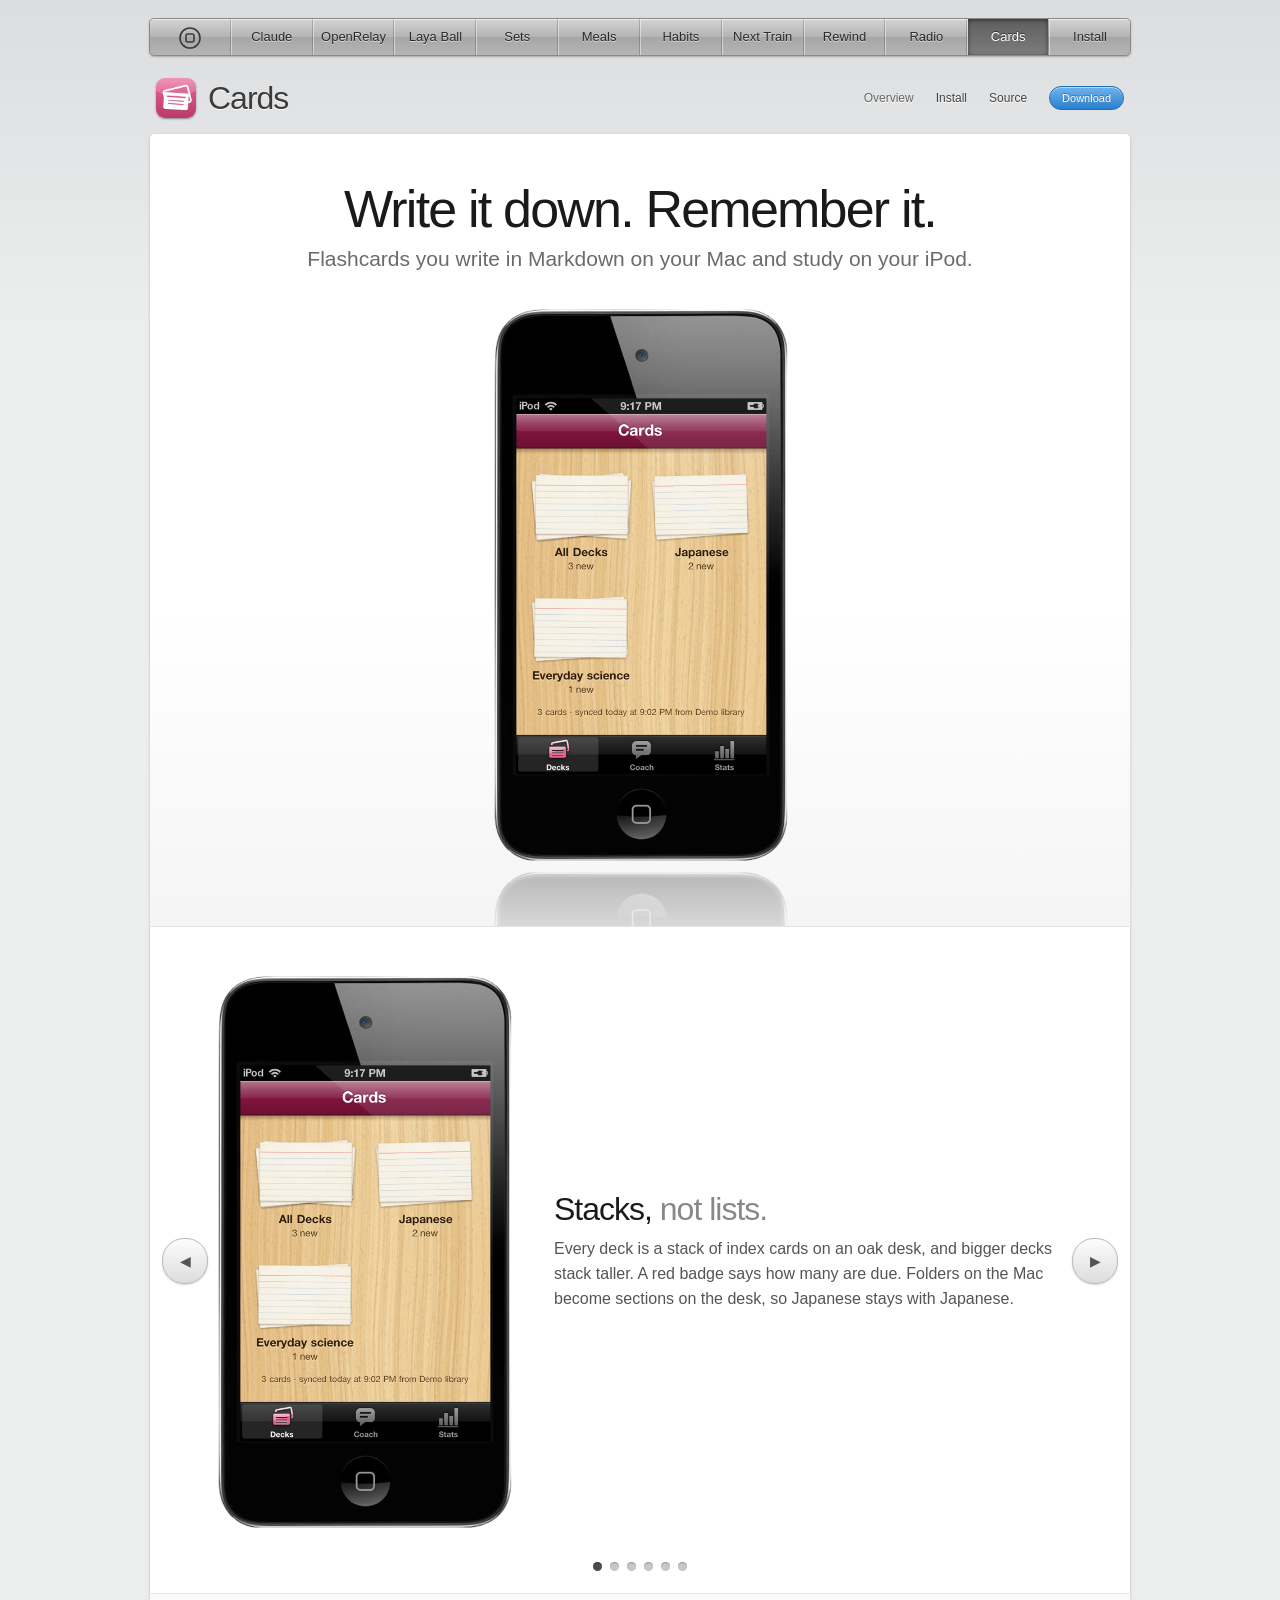
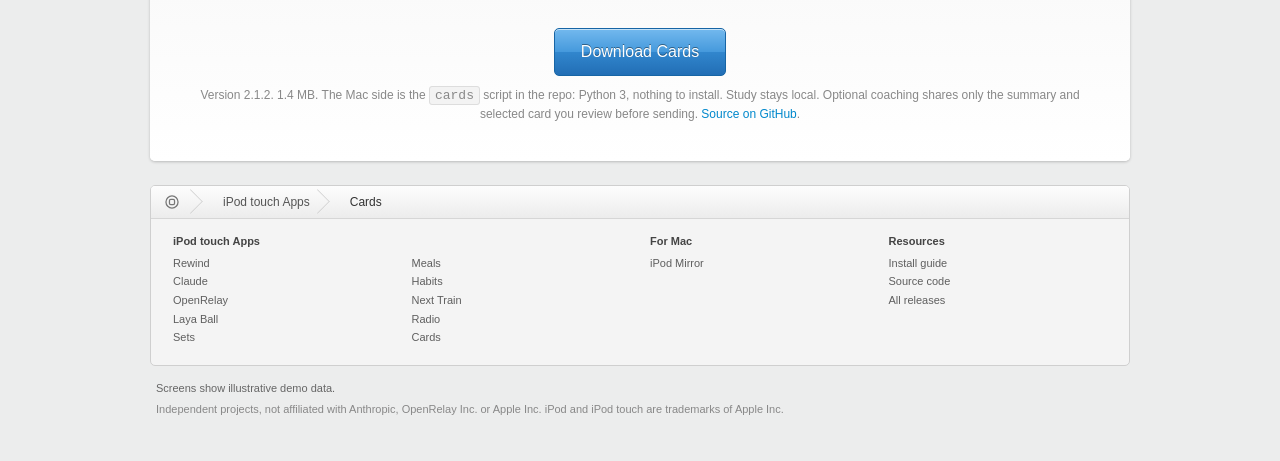
==== commit f63cbbdb: "Site: link the memory-pass builds and describe Rewind 0.3.0 Co-Authored-By: Claude Opus 5.5 <noreply" ====
--- a/site/cards.html
+++ b/site/cards.html
@@ -19,7 +19,7 @@
 <li class="on"><a href="cards.html">Cards</a></li>
 <li><a href="install.html">Install</a></li>
 </ul></div>
-<div id="sub"><div class="wrap"><span class="name"><span class="appicon"><img src="img/icons/cards.png" alt=""></span>Cards</span><nav><a class="on" href="cards.html">Overview</a><a href="install.html">Install</a><a href="https://github.com/mannanshukla/cards-ios4">Source</a><a class="buy" href="https://github.com/mannanshukla/ipod/releases/download/native-paper-2026-11-07/Cards-2.1.1.ipa">Download</a></nav></div></div>
+<div id="sub"><div class="wrap"><span class="name"><span class="appicon"><img src="img/icons/cards.png" alt=""></span>Cards</span><nav><a class="on" href="cards.html">Overview</a><a href="install.html">Install</a><a href="https://github.com/mannanshukla/cards-ios4">Source</a><a class="buy" href="https://github.com/mannanshukla/ipod/releases/download/memory-2026-11-12/Cards-2.1.2.ipa">Download</a></nav></div></div>
 <div class="sheet"><div class="hero"><div class="wrap">
   <h1>Write it down. Remember it.</h1>
   <h2>Flashcards you write in Markdown on your Mac and study on your iPod.</h2>
@@ -32,6 +32,6 @@
   <div class="feature flip"><div class="pic"><img src="img/cardsstats-native-device.png" alt="The Stats tab"></div><div class="txt"><h3>Every answer, <em>on graph paper.</em></h3><p>Stats has its own tab. The last 30 days in the colors of the ratings, what comes due over the next 30, how much you remember week by week against the 90% you aimed for, and where every card stands. Below the charts, each day you studied gets a violet stamp on a date due slip.</p></div></div>
   <div class="feature"><div class="pic"><img src="img/cardsfront-native-device.png" alt="A card front"></div><div class="txt"><h3>One command to sync.</h3><p>Plug in the iPod and run <code>cards sync</code>. New and edited cards go over, and every answer comes back to your Mac. Reinstall the app and your history comes back too. <code>cards check</code> shows every deck it found, and warns about two cards with the same front.</p></div></div>
   <div class="feature flip"><div class="pic"><img src="img/cards-coach-native-device.png" alt="Cards study coach"></div><div class="txt"><h3>A little help with the hard cards.</h3><p>Choose a deck, set a study goal and check in. Claude helps plan a session around your time and due reviews. Tap a card you keep missing for an explanation, a memory aid and a question to test yourself.</p><p>Save readable paper notes or continue in Claude. Your cards, ratings and review schedule stay intact. Coaching runs over Wi-Fi with an API key in Settings.</p></div></div>
-  <div class="buy"><a class="btn" href="https://github.com/mannanshukla/ipod/releases/download/native-paper-2026-11-07/Cards-2.1.1.ipa">Download Cards</a><small>Version 2.1.1. 1.4 MB. The Mac side is the <code>cards</code> script in the repo: Python 3, nothing to install. Study stays local. Optional coaching shares only the summary and selected card you review before sending. <a href="https://github.com/mannanshukla/cards-ios4">Source on GitHub</a>.</small></div>
+  <div class="buy"><a class="btn" href="https://github.com/mannanshukla/ipod/releases/download/memory-2026-11-12/Cards-2.1.2.ipa">Download Cards</a><small>Version 2.1.2. 1.4 MB. The Mac side is the <code>cards</code> script in the repo: Python 3, nothing to install. Study stays local. Optional coaching shares only the summary and selected card you review before sending. <a href="https://github.com/mannanshukla/cards-ios4">Source on GitHub</a>.</small></div>
 </div></div>
 <footer><div class="wrap"><div class="directory"><div class="crumbs"><a href="index.html" class="home"><svg width="14" height="14" viewBox="0 0 22 22" aria-hidden="true"><circle cx="11" cy="11" r="9.5" fill="none" stroke="#777" stroke-width="2"/><rect x="7" y="7" width="8" height="8" rx="2" fill="none" stroke="#777" stroke-width="2"/></svg><span class="vh">Home</span></a><a href="index.html">iPod touch Apps</a><span>Cards</span></div><div class="cols"><div><h5>iPod touch Apps</h5><a href="rewind.html">Rewind</a><a href="claude.html">Claude</a><a href="openrelay.html">OpenRelay</a><a href="layaball.html">Laya Ball</a><a href="sets.html">Sets</a></div><div><h5>&nbsp;</h5><a href="meals.html">Meals</a><a href="habits.html">Habits</a><a href="nexttrain.html">Next Train</a><a href="radio.html">Radio</a><a href="cards.html">Cards</a></div><div><h5>For Mac</h5><a href="mirror.html">iPod Mirror</a></div><div><h5>Resources</h5><a href="install.html">Install guide</a><a href="https://github.com/mannanshukla?tab=repositories&amp;q=ios4">Source code</a><a href="https://github.com/mannanshukla/ipod/releases">All releases</a></div></div></div><p class="note">Screens show illustrative demo data.</p><p class="legal">Independent projects, not affiliated with Anthropic, OpenRelay Inc. or Apple Inc. iPod and iPod touch are trademarks of Apple Inc.</p></div></footer><script src="carousel.js?v=launch-1"></script></body></html>
